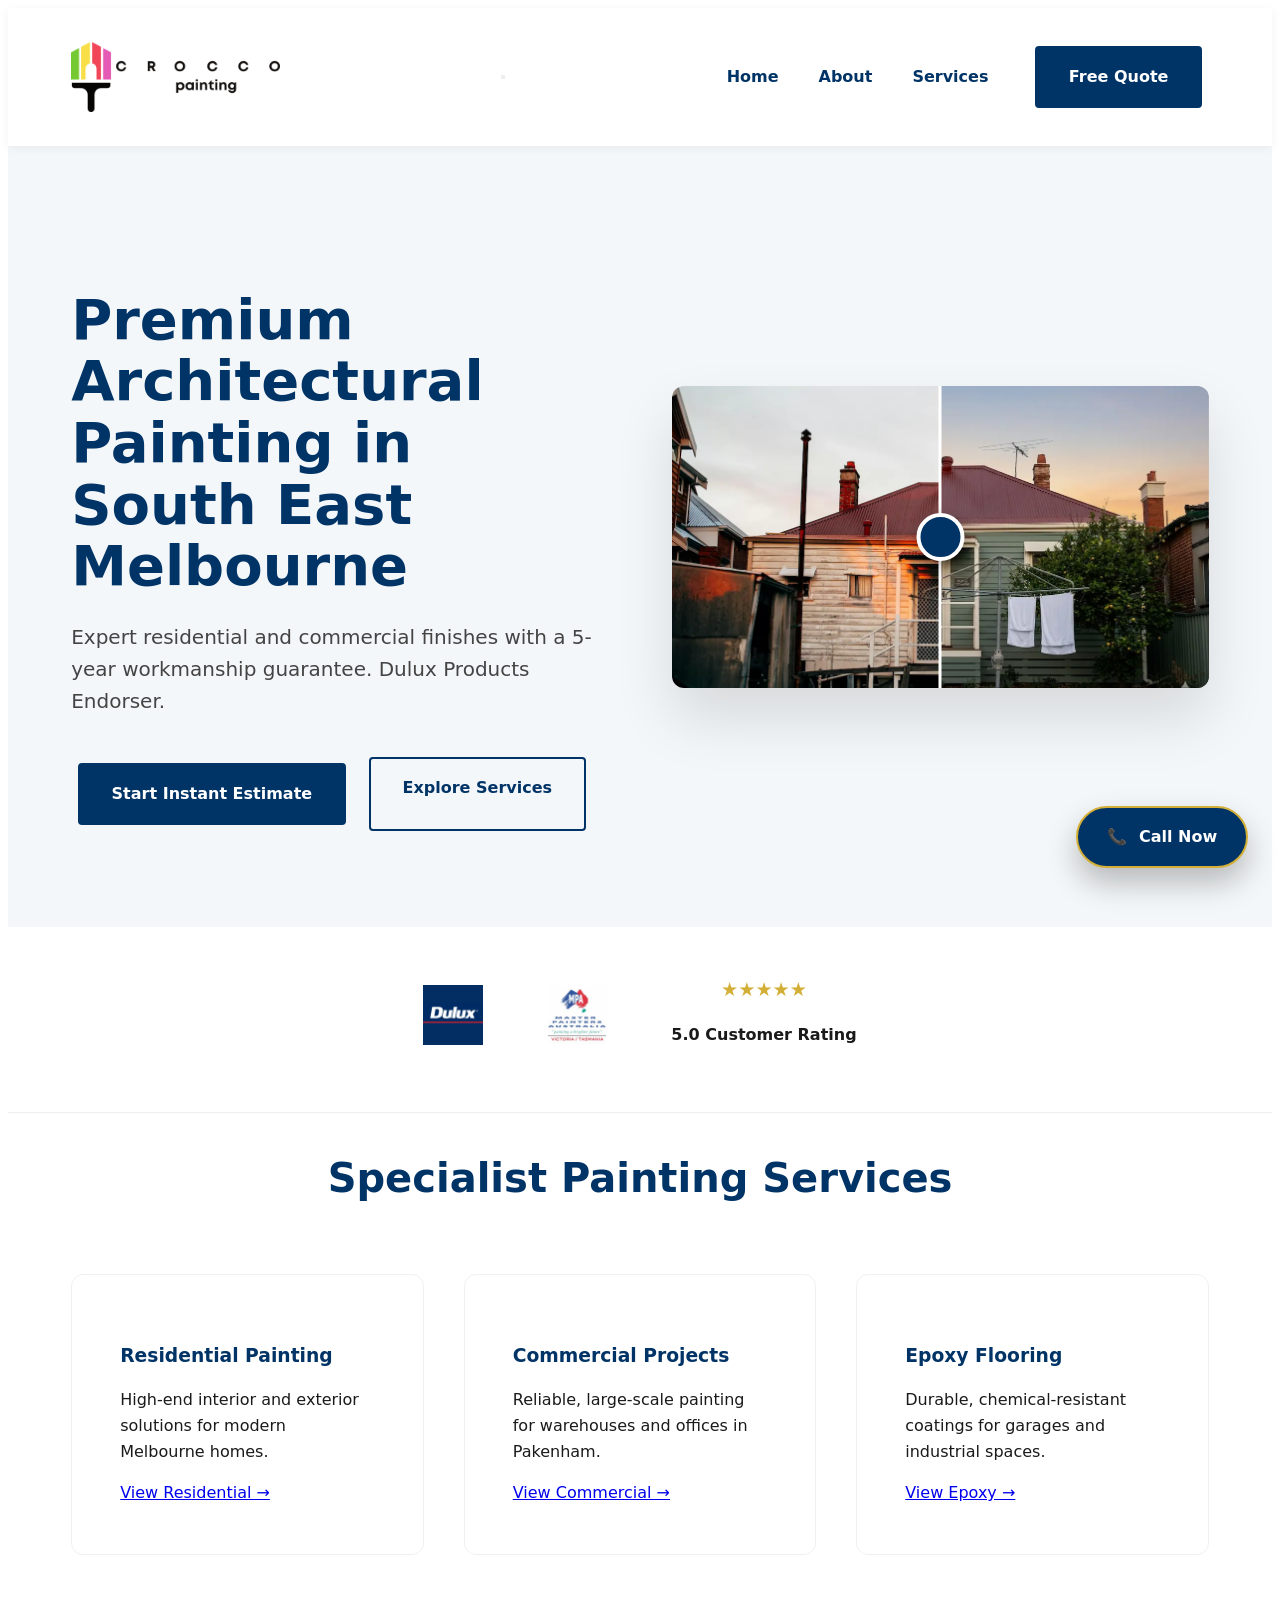
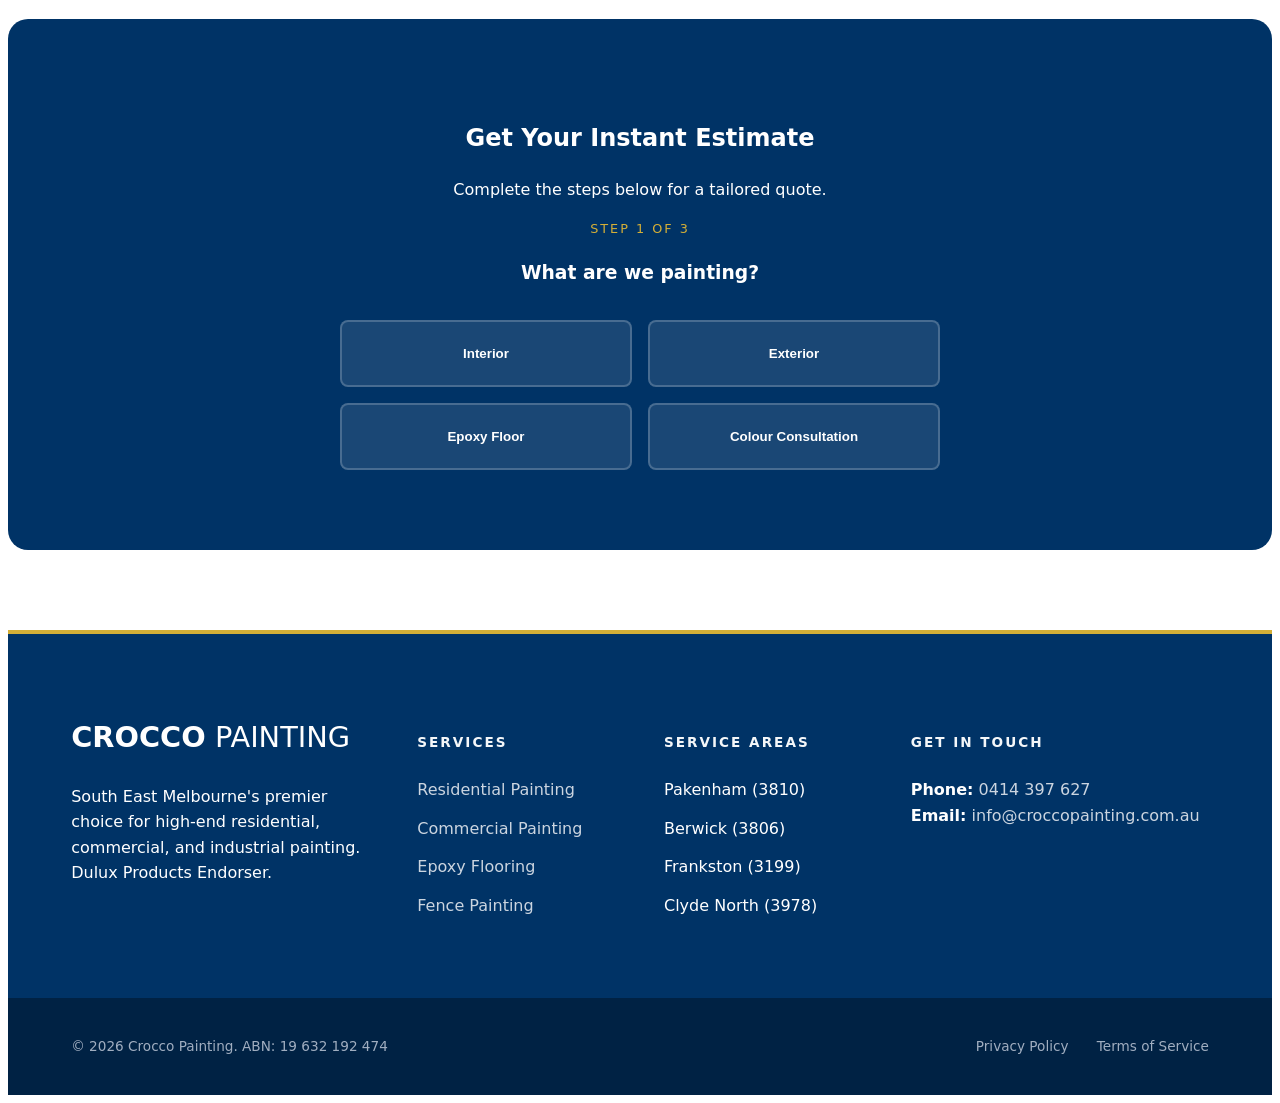
==== index.html @ 8864f842 "Rename Index.html to index.html" ====
<!DOCTYPE html>
<html lang="en-AU">
<head>
    <meta charset="UTF-8">
    <meta name="viewport" content="width=device-width, initial-scale=1.0">
    
    <!-- SEO & Metadata -->
    <title>Painters South East Melbourne | Crocco Painting | Residential & Commercial</title>
    <meta name="description" content="Crocco Painting: Premium residential & commercial painters in South East Melbourne. Dulux Products Endorser, 5-year warranty. Serving Pakenham, Berwick & Frankston.">
    <link rel="canonical" href="https://croccopainting.com.au/">
    
    <!-- Assets -->
    <link rel="icon" type="image/png" sizes="16x15" href="img/Crocco-Painting-FavIcon.png">
    <link rel="stylesheet" href="/css/style.css">
    
    <!-- Local Business Schema -->
    <script type="application/ld+json">
    {
      "@context": "https://schema.org",
      "@type": "PaintingBusiness",
      "name": "Crocco Painting",
      "url": "https://croccopainting.com.au",
      "telephone": "+61414397627",
      "image": "https://croccopainting.com.au/img/Crocco-Painting-Logo.png",
      "address": {
        "@type": "PostalAddress",
        "addressLocality": "Pakenham",
        "addressRegion": "VIC",
        "postalCode": "3810",
        "addressCountry": "AU"
      },
      "areaServed": ["Pakenham", "Berwick", "Frankston", "Clyde North", "Cranbourne"],
      "priceRange": "$$",
      "openingHours": "Mo-Fr 07:00-17:00"
    }
    </script>
</head>
<body>
    <a href="#main-content" class="skip-link">Skip to content</a>

<header role="banner" class="main-header">
    <nav class="container nav-flex" aria-label="Primary Navigation">
        <!-- Logo Link: Adjusted for accessibility and SVG support -->
        <a href="index.html" class="logo-link" aria-label="Crocco Painting Home">
            <img src="/img/Crocco-Painting-Logo.png" 
                 alt="Crocco Painting Logo" 
                 class="header-logo" 
                 loading="eager">
        </a>
        
        <!-- Mobile Menu Toggle: Improved ARIA attributes -->
        <button class="menu-toggle" 
                aria-label="Toggle Menu" 
                aria-expanded="false" 
                aria-controls="nav-menu">
            <span class="hamburger" aria-hidden="true"></span>
        </button>

        <ul class="nav-links" id="nav-menu" role="list">
            <li><a href="Index.html">Home</a></li>
            <li><a href="about.html">About</a></li>
            <li><a href="services.html">Services</a></li>
            <li><a href="#quote-tool" class="btn-primary">Free Quote</a></li>
        </ul>
    </nav>
</header>

    <main id="main-content">
        <!-- Hero Section -->
        <section class="hero" aria-labelledby="hero-title">
            <div class="container hero-grid">
                <div class="hero-text">
                    <h1 id="hero-title">Premium <span class="accent">Architectural</span> Painting in South East Melbourne</h1>
                    <p>Expert residential and commercial finishes with a 5-year workmanship guarantee. Dulux Products Endorser.</p>
                    <div class="cta-group">
                        <a href="#quote-tool" class="btn-primary">Start Instant Estimate</a>
                        <a href="services.html" class="btn-secondary">Explore Services</a>
                    </div>
                </div>
                
                <div class="hero-image">
                    <div class="comparison-slider" role="region" aria-label="Before and after comparison of our painting work">
                        <div class="image-before" aria-hidden="true">
                            <img src="/img/before-exterior.webp" alt="House exterior before painting" loading="eager">
                        </div>
                        <div class="image-after" id="after-image" aria-hidden="true">
                            <img src="/img/after-exterior.webp" alt="House exterior after premium architectural painting" loading="eager">
                        </div>
                        <input type="range" min="0" max="100" value="50" class="slider-input" id="comparison-slider" aria-label="Slide to compare before and after images">
                        <div class="slider-line" aria-hidden="true">
                            <div class="slider-button"></div>
                        </div>
                    </div>
                </div>
            </div>
        </section>

        <!-- Trust Signals -->
        <section class="trust-signals" aria-label="Accreditations and Trust">
            <div class="container badge-grid">
                <div class="badge-item">
                    <img src="/img/Dulux_logo.webp" alt="Dulux Products Endorser" loading="lazy">
                </div>
                <div class="badge-item">
                    <img src="/img/master-painters-australia-vic-tas.webp" alt="Master Painter" loading="lazy">
                </div>
                <div class="badge-item">
                    <div class="stars" aria-hidden="true">★★★★★</div>
                    <p><strong>5.0 Customer Rating</strong></p>
                </div>
            </div>
        </section>

        <!-- Services Preview -->
        <section class="services-preview container">
            <h2 class="section-title">Specialist Painting Services</h2>
            <div class="card-grid">
                <article class="card">
                    <h3>Residential Painting</h3>
                    <p>High-end interior and exterior solutions for modern Melbourne homes.</p>
                    <a href="services.html#residential" class="card-link" aria-label="View Residential Painting Services">View Residential &rarr;</a>
                </article>
                <article class="card">
                    <h3>Commercial Projects</h3>
                    <p>Reliable, large-scale painting for warehouses and offices in Pakenham.</p>
                    <a href="services.html#commercial" class="card-link" aria-label="View Commercial Painting Services">View Commercial &rarr;</a>
                </article>
                <article class="card">
                    <h3>Epoxy Flooring</h3>
                    <p>Durable, chemical-resistant coatings for garages and industrial spaces.</p>
                    <a href="services.html#epoxy" class="card-link" aria-label="View Epoxy Flooring Services">View Epoxy &rarr;</a>
                </article>
            </div>
        </section>

        <!-- Multi-Step Quote Tool: Fixed Nesting & Form Structure -->
<section id="quote-tool" class="quote-tool">
    <div class="container form-container">
        <div id="quote-header">
            <h2>Get Your Instant Estimate</h2>
            <p>Complete the steps below for a tailored quote.</p>
        </div>

        <!-- Success Message (Hidden by default) -->
        <div id="form-success" style="display:none;" aria-live="assertive">
            <div class="success-icon">✅</div>
            <h3>Request Received!</h3>
            <p>Thanks for reaching out. One of our team members will contact you shortly to finalise your estimate.</p>
            <button class="btn-primary" onclick="location.reload()">Start New Estimate</button>
        </div>

        <form action="https://formspree.io/f/xqenwegq" method="POST" id="quote-form">
            <!-- Honeypot: Anti-Spam (Hidden from users) -->
            <label class="sr-only" style="display:none;">Don't fill this out if you're human: 
                <input name="_gotcha" style="display:none;">
            </label>

            <div id="form-steps">
                <!-- Step 1: Service Type -->
                <div class="step active" data-step="1" id="step-1">
                    <p class="step-counter">Step 1 of 3</p>
                    <h3>What are we painting?</h3>
                    <div class="option-grid">
                        <input type="hidden" name="Service" id="selected-service">
                        <button type="button" class="option-btn" onclick="nextQuoteStep('Interior')">Interior</button>
                        <button type="button" class="option-btn" onclick="nextQuoteStep('Exterior')">Exterior</button>
                        <button type="button" class="option-btn" onclick="nextQuoteStep('Epoxy')">Epoxy Floor</button>
                        <button type="button" class="option-btn" onclick="nextQuoteStep('Consult')">Colour Consultation</button>
                    </div>
                </div>

                <!-- Step 2: Details (Hidden) -->
                <div class="step" data-step="2" id="step-2" style="display:none;">
                    <p class="step-counter">Step 2 of 3</p>
                    <h3>Project Details</h3>
                    <div class="input-group">
                        <textarea name="Details" placeholder="Tell us about the project (e.g., number of rooms, approximate size)..." required aria-label="Project details"></textarea>
                    </div>
                    <button type="button" class="btn-primary" onclick="goToStep(3)">Next: Contact Info</button>
                </div>

                <!-- Step 3: Contact (Hidden) -->
                <div class="step" data-step="3" id="step-3" style="display:none;">
                    <p class="step-counter">Step 3 of 3</p>
                    <h3>Final Details</h3>
                    <div class="input-group">
                        <input type="text" name="Name" placeholder="Your Name" required aria-label="Full name">
                        <input type="email" name="Email" placeholder="Email Address" required aria-label="Email address">
                        <input type="tel" name="Phone" placeholder="Phone Number" required aria-label="Phone number">
                    </div>
                    <button type="submit" class="btn-primary" id="submit-btn">Submit Request</button>
                </div>
            </div>
        </form>
    </div>
</section>
    </main>

    <!-- Global Sticky CTA -->
    <a href="tel:+61414397627" class="sticky-call" aria-label="Call Crocco Painting on 0414 397 627">
        <span class="icon" aria-hidden="true">📞</span>
        <span class="text">Call Now</span>
    </a>

    <footer class="main-footer" role="contentinfo">
        <div class="container footer-grid">
            <div class="footer-column brand-info">
                <a href="index.html" class="footer-logo">
                    <strong>CROCCO</strong> PAINTING
                </a>
                <p class="footer-bio">South East Melbourne's premier choice for high-end residential, commercial, and industrial painting. Dulux Products Endorser.</p>
                <div class="footer-socials">
                    <!-- Social icons here as before -->
                </div>
            </div>

            <div class="footer-column">
                <h4 class="footer-heading">Services</h4>
                <ul class="footer-links">
                    <li><a href="services.html#residential">Residential Painting</a></li>
                    <li><a href="services.html#commercial">Commercial Painting</a></li>
                    <li><a href="services.html#epoxy">Epoxy Flooring</a></li>
                    <li><a href="services.html#fence">Fence Painting</a></li>
                </ul>
            </div>

            <div class="footer-column">
                <h4 class="footer-heading">Service Areas</h4>
                <ul class="footer-links">
                    <li>Pakenham (3810)</li>
                    <li>Berwick (3806)</li>
                    <li>Frankston (3199)</li>
                    <li>Clyde North (3978)</li>
                </ul>
            </div>

            <div class="footer-column">
                <h4 class="footer-heading">Get In Touch</h4>
                <ul class="footer-contact">
                    <li><strong>Phone:</strong> <a href="tel:+61414397627">0414 397 627</a></li>
                    <li><strong>Email:</strong> <a href="mailto:info@croccopainting.com.au">info@croccopainting.com.au</a></li>
                </ul>
            </div>
        </div>
        <div class="footer-bottom">
            <div class="container bottom-flex">
                <p>&copy; 2026 Crocco Painting. ABN: 19 632 192 474</p>
                <nav class="legal-links" aria-label="Legal Links">
                    <a href="#">Privacy Policy</a>
                    <a href="#">Terms of Service</a>
                </nav>
            </div>
        </div>
    </footer>

    <script src="/js/main.js"></script>
</body>
</html>
---- css/style.css ----
/* 
    CROCCO PAINTING - CONSOLIDATED STYLESHEET
    Strategy: Premium Architectural Aesthetic
    Accessibility: WCAG 2.1 AA Compliant
*/

:root {
    --primary: #003366;    /* Original Navy */
    --accent: #D4AF37;     /* Gold/Premium accent */
    --text: #1a1a1a;
    --light-grey: #f4f7f9;
    --white: #ffffff;
    --transition: all 0.3s cubic-bezier(0.4, 0, 0.2, 1);
    --shadow: 0 10px 30px rgba(0,0,0,0.08);
}

/* 1. RESET & BASE */
* { box-sizing: border-box; margin: top 5px; padding: 0; }
html { scroll-behavior: smooth; }

body {
    font-family: 'Segoe UI', Roboto, system-ui, sans-serif;
    line-height: 1.6;
    color: var(--text);
    background: var(--white);
    overflow-x: hidden;
}

.container { 
    width: 90%; 
    max-width: 1200px; 
    margin: 0 auto; 
}

/* 2. ACCESSIBILITY */
.sr-only {
    position: absolute; width: 1px; height: 1px; padding: 0; margin: -1px;
    overflow: hidden; clip: rect(0, 0, 0, 0); border: 0;
}

.skip-link {
    position: absolute; top: -60px; left: 0;
    background: var(--accent); color: var(--primary);
    padding: 1rem; z-index: 1000; text-decoration: none; font-weight: bold;
}
.skip-link:focus { top: 0; }

/* 3. NAVIGATION */
.main-header {
    padding: 1rem 0;
    background: var(--white);
    box-shadow: 0 2px 10px rgba(0,0,0,0.05);
    position: sticky; top: 0; z-index: 1000;
}

.nav-flex {
    display: flex;
    justify-content: space-between;
    align-items: center;
    position: relative;
}

.header-logo {
    height: 70px;
    width: auto;
    display: block;
    object-fit: contain;
}

.nav-links {
    display: flex;
    list-style: none;
    gap: 2.5rem;
    align-items: center;
}

.nav-links a { 
    text-decoration: none; 
    color: var(--primary); 
    font-weight: 600;
    transition: var(--transition);
}

.nav-links a:hover { color: var(--accent); }

.btn-primary {
    background: var(--primary);
    color: var(--white) !important;
    padding: 0.8rem 1.8rem;
    margin: .4rem;
    border-radius: 4px;
    border: none;
    font-weight: 600;
    cursor: pointer;
    transition: var(--transition);
    display: inline-block;
    text-decoration: none;
}

.btn-primary:hover { 
    background: var(--accent); 
    color: var(--primary) !important; 
    transform: translateY(-2px);
}


/* 4. HERO SECTION */
.hero { padding: 6rem 0; background: var(--light-grey); }

.hero-grid {
    display: grid;
    grid-template-columns: 1fr 1fr;
    gap: 4rem;
    align-items: center;
}

h1 { font-size: 3.5rem; line-height: 1.1; margin-bottom: 1.5rem; color: var(--primary); }
.hero p { font-size: 1.25rem; margin-bottom: 2.5rem; color: #444; }

.cta-group { display: flex; gap: 1rem; flex-wrap: wrap; }

/* Buttons */
.btn-primary, .btn-secondary {
    padding: 1rem 2rem;
    border-radius: 4px;
    font-weight: 700;
    text-decoration: none;
    transition: var(--transition);
    display: inline-block;
    border: 2px solid var(--primary);
    cursor: pointer;
}

.btn-primary { background: var(--primary); color: var(--white); }
.btn-primary:hover { background: var(--accent); border-color: var(--accent); color: var(--primary); transform: translateY(-2px); }

.btn-secondary { background: transparent; color: var(--primary); }
.btn-secondary:hover { background: var(--primary); color: var(--white); }

/* 5. COMPARISON SLIDER */
.comparison-slider {
    position: relative; 
    width: 100%; 
    aspect-ratio: 16 / 9;
    overflow: hidden; 
    border-radius: 12px;
    box-shadow: 0 30px 60px rgba(0,0,0,0.12);
}

.comparison-slider img { 
    position: absolute; 
    width: 100%; 
    height: 100%; 
    object-fit: cover; }

.image-after { 
    position: absolute; 
    inset: 0; 
    clip-path: inset(0 0 0 50%); }

.slider-input {
    position: absolute; 
    inset: 0; 
    opacity: 0;
    cursor: ew-resize; 
    z-index: 10;
}

.slider-line {
    position: absolute; 
    top: 0; bottom: 0; left: 50%;
    width: 3px; 
    background: var(--white);
    pointer-events: none;
    z-index: 5; 
    transform: translateX(-50%);
}

.slider-button {
    position: absolute;
    top: 50%; left: 50%;
    width: 48px; height: 48px;
    background: var(--primary);
    border: 4px solid var(--white);
    border-radius: 50%;
    transform: translate(-50%, -50%);
    box-shadow: 0 4px 15px rgba(0,0,0,0.3);
}

/* 6a. CARDS & GRID */
.section-title { text-align: center; margin-bottom: 3rem; font-size: 2.5rem; color: var(--primary); }

.card-grid {
    display: grid;
    grid-template-columns: repeat(auto-fit, minmax(320px, 1fr));
    gap: 2.5rem;
    margin: 4rem 0;
}

.card {
    padding: 3rem;
    background: var(--white);
    border: 1px solid #f0f0f0;
    border-radius: 12px;
    transition: var(--transition);
}

.card:hover { 
    transform: translateY(-10px); 
    box-shadow: var(--shadow); 
    border-color: var(--accent);
}

.card h3 { color: var(--primary); margin-bottom: 1rem; }

/* 6b. TRUST SIGNALS */
.trust-signals { padding: 3rem 0; background: var(--white); border-bottom: 1px solid #eee; }

.badge-grid {
    display: flex; justify-content: center; align-items: center; gap: 4rem;
}

.badge-item { display: flex; flex-direction: column; align-items: center; text-align: center; }
.badge-item img { height: 60px; width: auto; margin-bottom: 0.5rem; }
.stars { color: var(--accent); font-size: 1.2rem; }

/* 7. QUOTE TOOL & FORM */
.quote-tool { 
    background: var(--primary); color: var(--white); 
    padding: 5rem 0; border-radius: 20px; margin: 4rem auto;
}

.form-container { max-width: 600px; margin: 0 auto; text-align: center; }

.option-grid { display: grid; grid-template-columns: 1fr 1fr; gap: 1rem; margin-top: 2rem; }

.option-btn {
    padding: 1.5rem; background: rgba(255,255,255,0.1);
    border: 2px solid rgba(255,255,255,0.2); color: var(--white);
    border-radius: 8px; cursor: pointer; font-weight: 600; transition: var(--transition);
}
.option-btn:hover { background: var(--accent); color: var(--primary); border-color: var(--accent); }

.input-group input, .input-group textarea {
    width: 100%; padding: 1.2rem; margin-bottom: 1rem;
    border-radius: 8px; border: none; font-size: 1rem; font-family: inherit;
}

.step-counter { text-transform: uppercase; font-size: 0.8rem; letter-spacing: 2px; color: var(--accent); margin-bottom: 0.5rem; }

#form-success { text-align: center; padding: 3rem 1rem; }
.success-icon { font-size: 4rem; margin-bottom: 1rem; color: var(--accent); }

/* 8. FOOTER */
.main-footer {
    background: var(--primary); color: var(--white);
    padding: 5rem 0 0 0; margin-top: 5rem;
    border-top: 4px solid var(--accent);
}

.footer-grid { display: grid; grid-template-columns: 1.5fr 1fr 1fr 1.5fr; gap: 3rem; padding-bottom: 4rem; }
.footer-logo { font-size: 1.8rem; color: var(--white); text-decoration: none; display: block; margin-bottom: 1.5rem;}

.footer-heading {
    color: var(--light-grey); text-transform: uppercase;
    font-size: 0.85rem; letter-spacing: 2px; margin-bottom: 1.5rem;
}

.footer-links { list-style: none; }
.footer-contact { list-style: none; }
.footer-links li { margin-bottom: 0.8rem; }
.footer-links a { color: #cbd5e0; text-decoration: none; transition: var(--transition); }
.footer-contact a { color: #cbd5e0; text-decoration: none; transition: var(--transition); }
.footer-links a:hover { color: var(--accent); padding-left: 5px; }

.footer-bottom { background: #002244; padding: 1.5rem 0; font-size: 0.85rem; color: #a0aec0; }
.bottom-flex { display: flex; justify-content: space-between; align-items: center; }
.legal-links a { color: #a0aec0; margin-left: 1.5rem; text-decoration: none; }

/* 9. STICKY CALL BUTTON */
.sticky-call {
    position: fixed; bottom: 2rem; right: 2rem;
    background: var(--primary); color: var(--white);
    padding: 1rem 1.8rem; border-radius: 50px;
    display: flex; align-items: center; gap: 12px;
    text-decoration: none; box-shadow: 0 15px 30px rgba(0,0,0,0.25);
    z-index: 999; font-weight: bold; border: 2px solid var(--accent);
}

/* 10. RESPONSIVE DESIGN */
@media (max-width: 992px) {
    .footer-grid { grid-template-columns: 1fr 1fr; }
}

@media (max-width: 768px) {
    .menu-toggle{display: block;}
    .menu-toggle.active .hamburger {
        background: transparent; /* Hide middle bar */
    }

    .menu-toggle.active .hamburger::before {
        transform: rotate(45deg);
        top: 0;
    }

    .menu-toggle.active .hamburger::after {
        transform: rotate(-45deg);
        bottom: 0;
    }
    h1 { font-size: 2.5rem; }
    
    .nav-flex { position: relative; }
    .header-logo { height: 50px; }
    
    .hero-grid { grid-template-columns: 1fr; text-align: center; }
    .cta-group { justify-content: center; flex-direction: column; }
    
    .badge-grid { flex-direction: column; gap: 2.5rem; }
    
    .nav-links {
        display: flex !important;
        flex-direction: column; 
        position: fixed; 
        top: 0; 
        right: -100%;
        width: 80%; 
        height: 100vh; 
        background: var(--white);
        padding: 80px 2rem; 
        transition: right 0.4s ease;
        z-index: 999; 
        box-shadow: -10px 0 30px rgba(0,0,0,0.1);
    }
    .nav-links.active { right: 0; display: flex; }
    
    .option-grid { grid-template-columns: 1fr; }
    
    .footer-grid { grid-template-columns: 1fr; text-align: center; }
    .bottom-flex { flex-direction: column; gap: 1rem; }
    
    .sticky-call { bottom: 1rem; right: 1rem; padding: 0.8rem 1.2rem; font-size: 0.9rem; }
   
    .menu-toggle {
    display: block;
    background: transparent;
    border: none;
    cursor: pointer;
    padding: 10px;
    z-index: 1001;
    position: relative;
    }
    .comparison-slider {
        position:relative;
        aspect-ratio: 4 / 3; /* Taller ratio for mobile so images aren't squashed */
        width: 100%;
        overflow: hidden;
        max-width: 500px; /* Prevents it from getting too massive on larger tablets */
        margin: 2rem auto; /* Centers the slider and adds spacing from buttons */
    }
    
    .comparison-slider .image-before,
    .comparison-slider .image-after {
        position: absolute; /* Pulls them out of the document flow */
        top: 0;
        left: 0;
        width: 100%;
        height: 100%;
    }

    .comparison-slider img {
        width: 100%;
        height: 100%;
        object-fit: cover; /* Ensures the house fills the frame without gaps */
        display: block;
    }

    .image-after {
        /* Ensure the clip-path stays responsive */
        position: absolute;
        top: 0;
        left:0;
        width: 100;
        height: 100;
        z-index: 2;
        clip-path: inset(0 0 0 50%); 
    }

.hamburger {
    display: block;
    width: 25px;
    height: 3px;
    background: var(--primary); /* Navy bars */
    position: relative;
    transition: var(--transition);
}

.hamburger::before,
.hamburger::after {
    content: '';
    position: absolute;
    width: 25px;
    height: 3px;
    background: var(--primary);
    left: 0;
    transition: var(--transition);
}

.hamburger::before { top: -8px; }
.hamburger::after { bottom: -8px; }

/* Desktop state - hide the button */
@media (min-width: 769px) {
    .menu-toggle {
        display: none !important;
    }
}
.certs-flex {
        flex-direction: column; /* Stacks them vertically */
        align-items: stretch;    /* Makes them all equal width */
        gap: 12px;               /* Adds the missing vertical gap */
        padding: 0 10%;          /* Optional: adds some side breathing room */
    }
    .cert-badge {
        width: 100%;             /* Ensures they span the container width */
        justify-content: flex-start;
        padding: 1rem;           /* Slightly larger touch target for mobile */
    }
}
/* Premium Team Gallery Look */
.team-grid {
    display: grid;
    grid-template-columns: repeat(auto-fit, minmax(300px, 1fr));
    gap: 3rem;
    margin: 4rem 0;
}

.team-card {
    position: relative;
    border-radius: 4px; /* Matching the button border-radius */
    overflow: hidden;
    background: var(--primary);
    transition: var(--transition);
}

.team-image {
    width: 100%;
    aspect-ratio: 4 / 5; /* Slightly taller for a more professional portrait feel */
    object-fit: cover;
    display: block;
    filter: grayscale(20%); /* Subtle professional desaturation */
    transition: var(--transition);
}

.team-card:hover .team-image {
    filter: grayscale(0%);
    transform: scale(1.05);
    opacity: 0.7; /* Reveals the navy background slightly */
}

.team-info {
    position: absolute;
    bottom: 0;
    left: 0;
    right: 0;
    padding: 2rem 1.5rem;
    background: linear-gradient(transparent, rgba(0, 51, 102, 0.95)); /* Fades into navy */
    color: var(--white);
    transform: translateY(20px);
    transition: var(--transition);
}

.team-card:hover .team-info {
    transform: translateY(0);
}

.team-info h3 {
    color: var(--white); /* White for better contrast on navy */
    font-size: 1.4rem;
    margin-bottom: 0.2rem;
}

.team-info p {
    color: var(--accent); /* Gold accent for the title */
    font-size: 0.85rem;
    letter-spacing: 2px;
    text-transform: uppercase;
    font-weight: 700;
}

/* Certifications with Gold Accents */
.cert-badge {
    background: var(--white);
    padding: 0.7rem 1.2rem;
    border-radius: 4px; /* Sharp corners for architectural feel */
    border: 1px solid #ddd;
    border-left: 4px solid var(--accent); /* Gold indicator */
    transition: var(--transition);
}
.certs-flex {
    display: flex;
    flex-wrap: wrap;       /* Crucial: allows badges to move to next line */
    justify-content: center;
    gap: 1.5rem;
    margin-top: 1.5rem;
}

.cert-badge:hover {
    border-color: var(--accent);
    box-shadow: var(--shadow);
}

/*Carousel*/
/* 12. SERVICES GALLERY - FADE TRANSITION */
.gallery-carousel-wrapper {
    position: relative;
    width: 100%;
    max-width: 1000px; /* Constrains the width for a premium feel */
    height: 500px;     /* Fixed height constraint */
    margin: 2rem auto;
    border-radius: 12px;
    overflow: hidden;
    background: #000;  /* Prevents white flashes during fade */
    box-shadow: var(--shadow);
}

.carousel-cell {
    position: absolute;
    top: 0;
    left: 0;
    width: 100%;
    height: 100%;
    opacity: 0;        /* Hidden by default */
    transition: opacity 1.2s ease-in-out; /* Smooth fade speed */
    z-index: 1;
}

.carousel-cell.is-selected {
    opacity: 1;        /* Visible state */
    z-index: 2;
}

.carousel-cell img {
    width: 100%;
    height: 100%;
    object-fit: cover; /* Ensures images fill the fixed box without stretching */
}

/* Overlay Styling */
.project-overlay {
    position: absolute;
    bottom: 30px;
    left: 30px;
    background: rgba(0, 51, 102, 0.85); /* Navy with slight transparency */
    color: var(--white);
    padding: 1rem 2rem;
    border-left: 5px solid var(--accent);
    z-index: 3;
    transform: translateY(20px);
    transition: all 0.5s ease 0.3s; /* Slight delay for text appearance */
    opacity: 0;
}

.carousel-cell.is-selected .project-overlay {
    opacity: 1;
    transform: translateY(0);
}

/* Mobile Constraints */
@media (max-width: 768px) {
    .gallery-carousel-wrapper {
        height: 350px; /* Shorter fixed height for mobile */
        width: 95%;
    }
    
    .project-overlay {
        bottom: 15px;
        left: 15px;
        padding: 0.6rem 1rem;
        font-size: 0.9rem;
    }
}
/* CAROUSEL NAVIGATION BUTTONS */
.carousel-nav {
    position: absolute;
    top: 50%;
    transform: translateY(-50%);
    background: rgba(0, 51, 102, 0.7); /* Navy with transparency */
    border: 1px solid var(--accent);
    color: var(--white);
    width: 45px;
    height: 45px;
    border-radius: 50%;
    cursor: pointer;
    z-index: 10;
    display: flex;
    align-items: center;
    justify-content: center;
    transition: var(--transition);
}

.carousel-nav svg {
    width: 24px;
    height: 24px;
    fill: currentColor;
}

.carousel-nav:hover {
    background: var(--accent);
    color: var(--primary);
    box-shadow: 0 0 15px rgba(212, 175, 55, 0.4);
}

.carousel-nav.prev { left: 20px; }
.carousel-nav.next { right: 20px; }

/* Hide arrows on very small screens to keep it clean */
@media (max-width: 480px) {
    .carousel-nav { width: 35px; height: 350px; opacity: 0.8; }
}
@media (max-width: 480px) {
    /* Changed height from 350px to 35px to match width */
    .carousel-nav { 
        width: 35px; 
        height: 35px; 
        opacity: 0.9; 
    }
    
    /* Adjust arrow size slightly for smaller buttons */
    .carousel-nav svg {
        width: 18px;
        height: 18px;
    }

    .carousel-nav.prev { left: 10px; }
    .carousel-nav.next { right: 10px; }
}
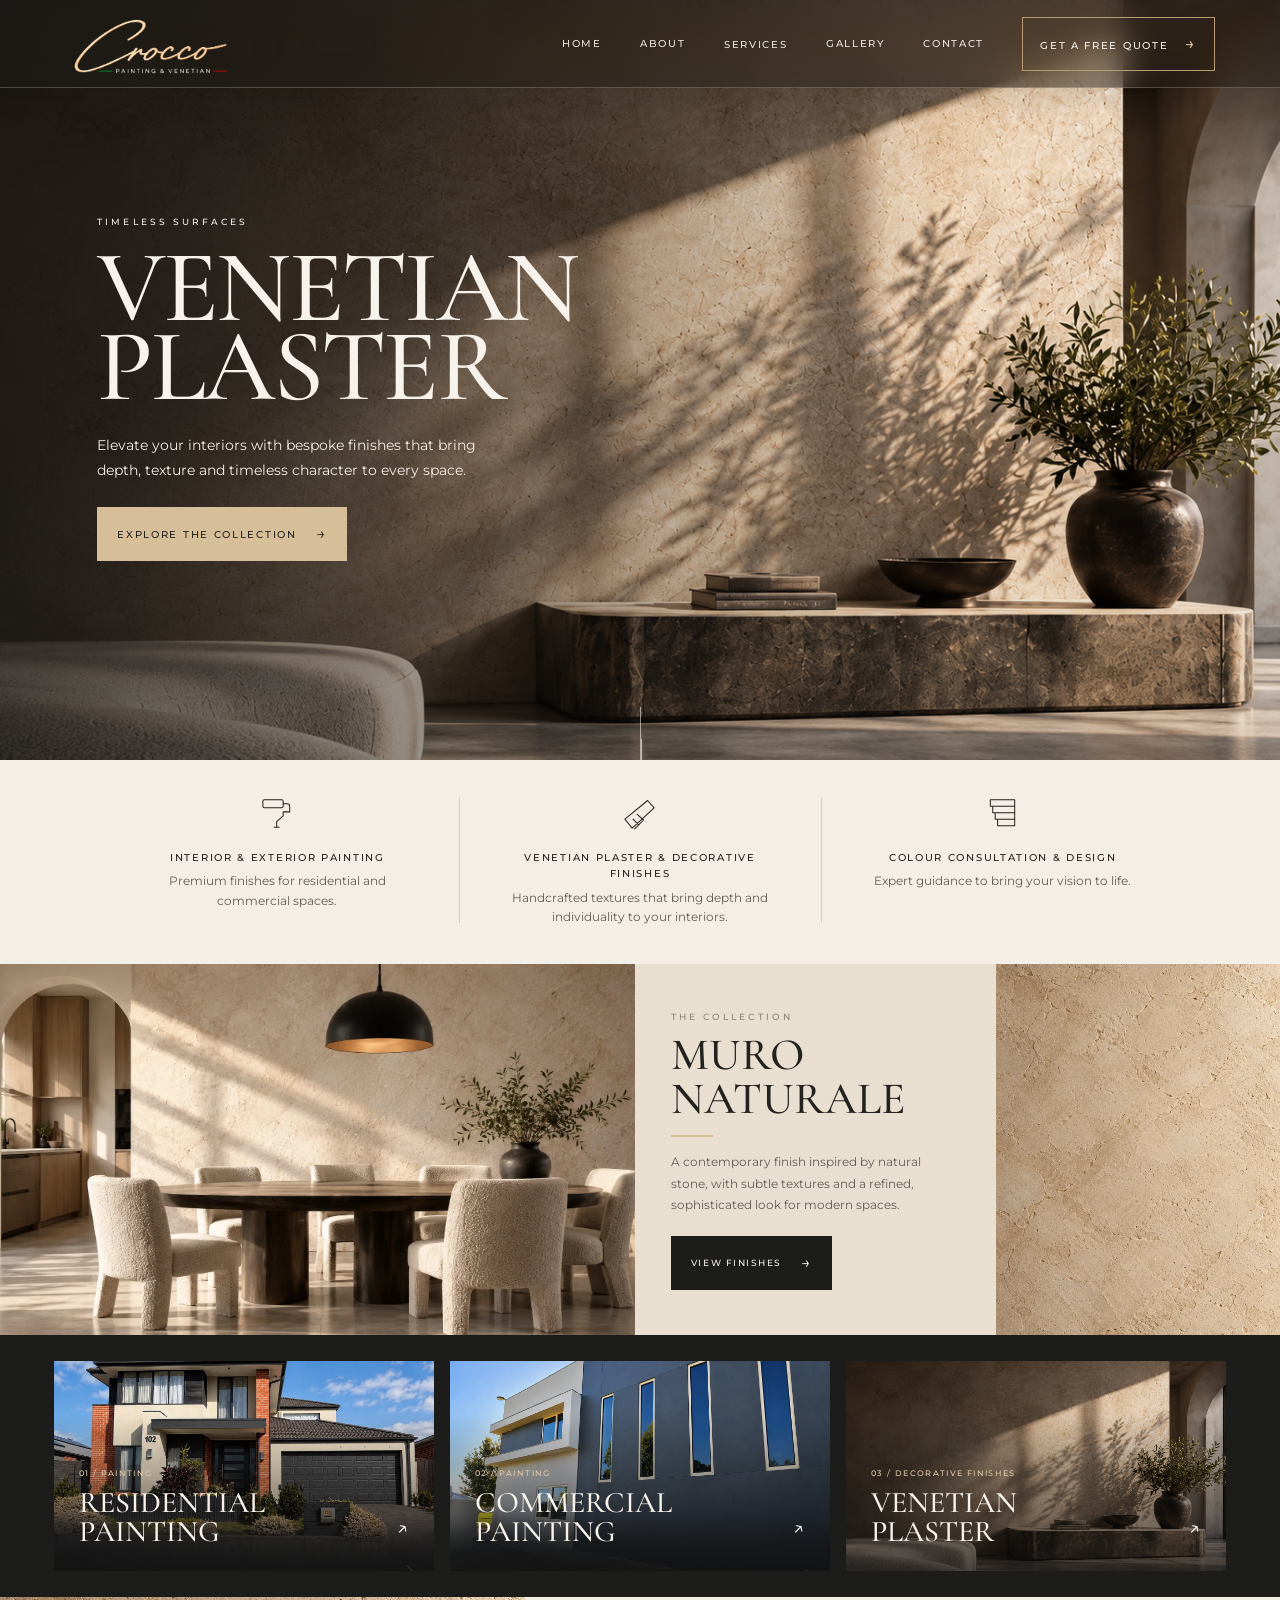
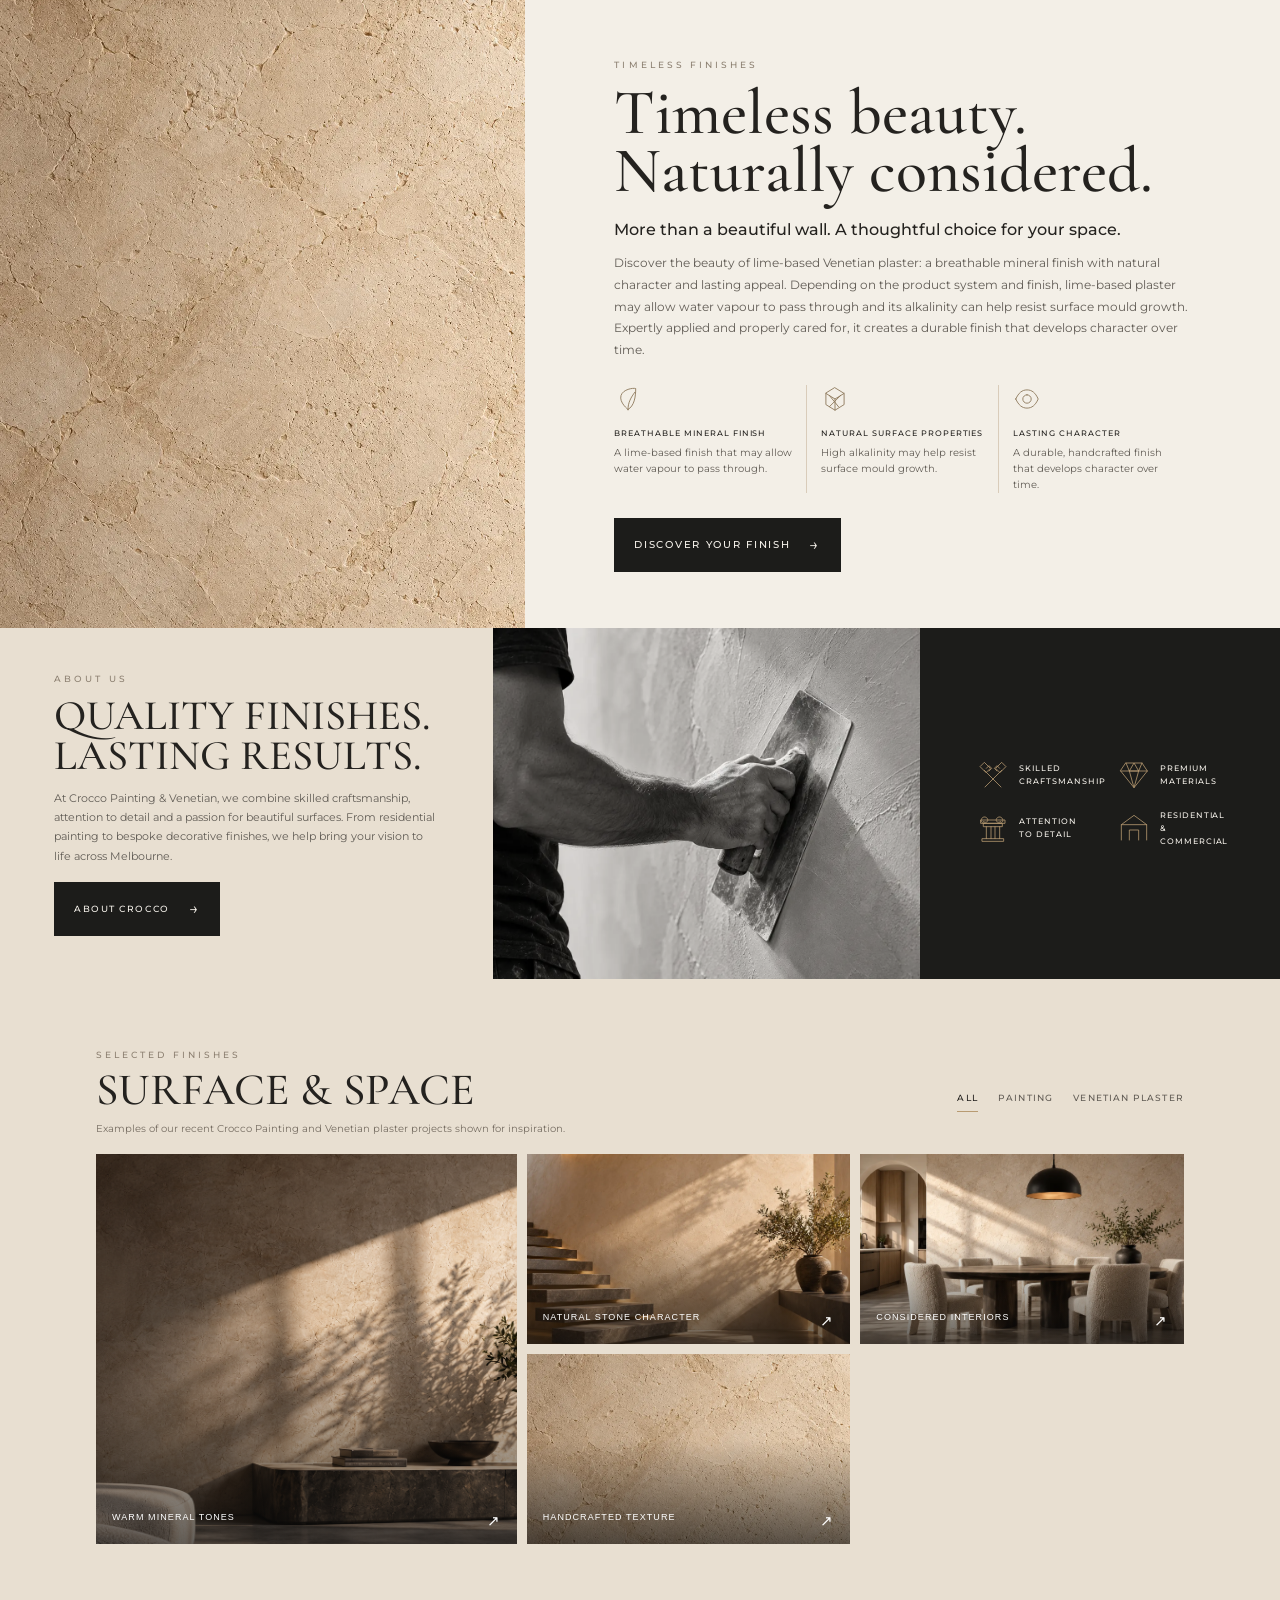
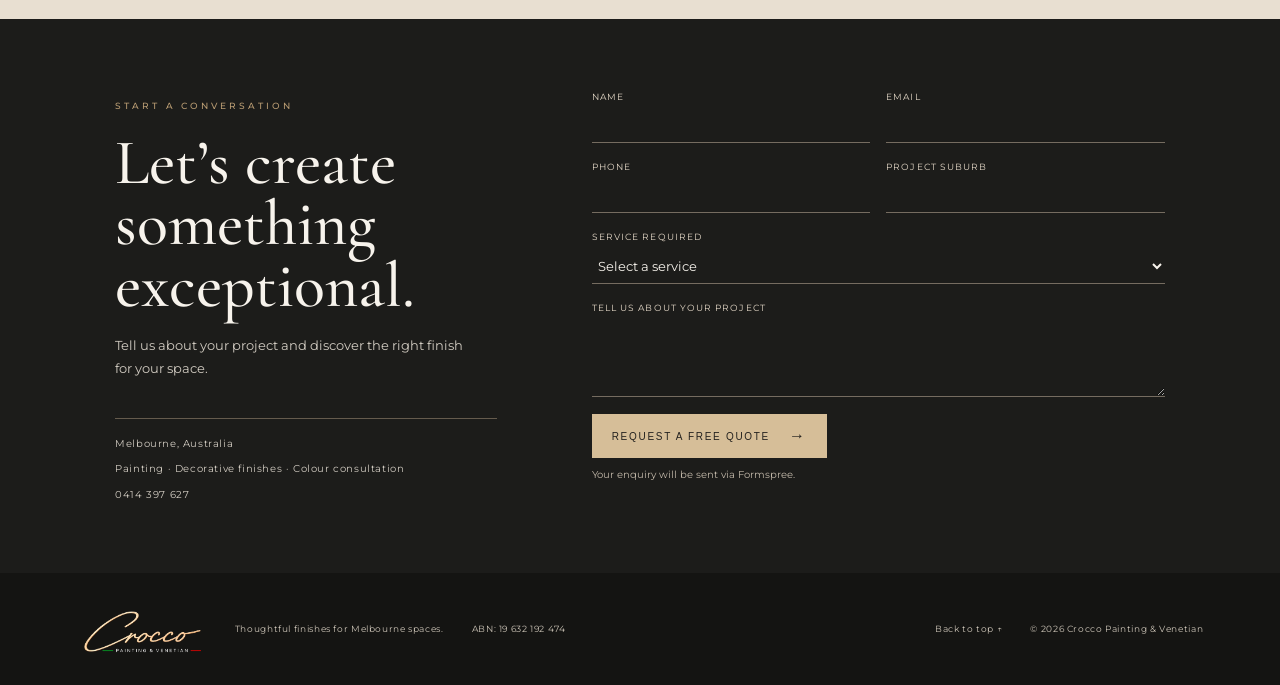
==== commit cb7b7df8: "Add files via upload" ====
--- a/index.html
+++ b/index.html
@@ -1,258 +1,505 @@
-<!DOCTYPE html>
-<html lang="en-AU">
-<head>
-    <meta charset="UTF-8">
-    <meta name="viewport" content="width=device-width, initial-scale=1.0">
-    
-    <!-- SEO & Metadata -->
-    <title>Painters South East Melbourne | Crocco Painting | Residential & Commercial</title>
-    <meta name="description" content="Crocco Painting: Premium residential & commercial painters in South East Melbourne. Dulux Products Endorser, 5-year warranty. Serving Pakenham, Berwick & Frankston.">
-    <link rel="canonical" href="https://croccopainting.com.au/">
-    
-    <!-- Assets -->
-    <link rel="icon" type="image/png" sizes="16x15" href="img/Crocco-Painting-FavIcon.png">
-    <link rel="stylesheet" href="/css/style.css">
-    
-    <!-- Local Business Schema -->
-    <script type="application/ld+json">
-    {
-      "@context": "https://schema.org",
-      "@type": "PaintingBusiness",
-      "name": "Crocco Painting",
-      "url": "https://croccopainting.com.au",
-      "telephone": "+61414397627",
-      "image": "https://croccopainting.com.au/img/Crocco-Painting-Logo.png",
-      "address": {
-        "@type": "PostalAddress",
-        "addressLocality": "Pakenham",
-        "addressRegion": "VIC",
-        "postalCode": "3810",
-        "addressCountry": "AU"
-      },
-      "areaServed": ["Pakenham", "Berwick", "Frankston", "Clyde North", "Cranbourne"],
-      "priceRange": "$$",
-      "openingHours": "Mo-Fr 07:00-17:00"
-    }
-    </script>
-</head>
-<body>
-    <a href="#main-content" class="skip-link">Skip to content</a>
-
-<header role="banner" class="main-header">
-    <nav class="container nav-flex" aria-label="Primary Navigation">
-        <!-- Logo Link: Adjusted for accessibility and SVG support -->
-        <a href="index.html" class="logo-link" aria-label="Crocco Painting Home">
-            <img src="/img/Crocco-Painting-Logo.png" 
-                 alt="Crocco Painting Logo" 
-                 class="header-logo" 
-                 loading="eager">
-        </a>
-        
-        <!-- Mobile Menu Toggle: Improved ARIA attributes -->
-        <button class="menu-toggle" 
-                aria-label="Toggle Menu" 
-                aria-expanded="false" 
-                aria-controls="nav-menu">
-            <span class="hamburger" aria-hidden="true"></span>
-        </button>
-
-        <ul class="nav-links" id="nav-menu" role="list">
-            <li><a href="Index.html">Home</a></li>
-            <li><a href="about.html">About</a></li>
-            <li><a href="services.html">Services</a></li>
-            <li><a href="#quote-tool" class="btn-primary">Free Quote</a></li>
-        </ul>
-    </nav>
-</header>
-
-    <main id="main-content">
-        <!-- Hero Section -->
-        <section class="hero" aria-labelledby="hero-title">
-            <div class="container hero-grid">
-                <div class="hero-text">
-                    <h1 id="hero-title">Premium <span class="accent">Architectural</span> Painting in South East Melbourne</h1>
-                    <p>Expert residential and commercial finishes with a 5-year workmanship guarantee. Dulux Products Endorser.</p>
-                    <div class="cta-group">
-                        <a href="#quote-tool" class="btn-primary">Start Instant Estimate</a>
-                        <a href="services.html" class="btn-secondary">Explore Services</a>
-                    </div>
-                </div>
-                
-                <div class="hero-image">
-                    <div class="comparison-slider" role="region" aria-label="Before and after comparison of our painting work">
-                        <div class="image-before" aria-hidden="true">
-                            <img src="/img/before-exterior.webp" alt="House exterior before painting" loading="eager">
-                        </div>
-                        <div class="image-after" id="after-image" aria-hidden="true">
-                            <img src="/img/after-exterior.webp" alt="House exterior after premium architectural painting" loading="eager">
-                        </div>
-                        <input type="range" min="0" max="100" value="50" class="slider-input" id="comparison-slider" aria-label="Slide to compare before and after images">
-                        <div class="slider-line" aria-hidden="true">
-                            <div class="slider-button"></div>
-                        </div>
-                    </div>
-                </div>
-            </div>
-        </section>
-
-        <!-- Trust Signals -->
-        <section class="trust-signals" aria-label="Accreditations and Trust">
-            <div class="container badge-grid">
-                <div class="badge-item">
-                    <img src="/img/Dulux_logo.webp" alt="Dulux Products Endorser" loading="lazy">
-                </div>
-                <div class="badge-item">
-                    <img src="/img/master-painters-australia-vic-tas.webp" alt="Master Painter" loading="lazy">
-                </div>
-                <div class="badge-item">
-                    <div class="stars" aria-hidden="true">★★★★★</div>
-                    <p><strong>5.0 Customer Rating</strong></p>
-                </div>
-            </div>
-        </section>
-
-        <!-- Services Preview -->
-        <section class="services-preview container">
-            <h2 class="section-title">Specialist Painting Services</h2>
-            <div class="card-grid">
-                <article class="card">
-                    <h3>Residential Painting</h3>
-                    <p>High-end interior and exterior solutions for modern Melbourne homes.</p>
-                    <a href="services.html#residential" class="card-link" aria-label="View Residential Painting Services">View Residential &rarr;</a>
-                </article>
-                <article class="card">
-                    <h3>Commercial Projects</h3>
-                    <p>Reliable, large-scale painting for warehouses and offices in Pakenham.</p>
-                    <a href="services.html#commercial" class="card-link" aria-label="View Commercial Painting Services">View Commercial &rarr;</a>
-                </article>
-                <article class="card">
-                    <h3>Epoxy Flooring</h3>
-                    <p>Durable, chemical-resistant coatings for garages and industrial spaces.</p>
-                    <a href="services.html#epoxy" class="card-link" aria-label="View Epoxy Flooring Services">View Epoxy &rarr;</a>
-                </article>
-            </div>
-        </section>
-
-        <!-- Multi-Step Quote Tool: Fixed Nesting & Form Structure -->
-<section id="quote-tool" class="quote-tool">
-    <div class="container form-container">
-        <div id="quote-header">
-            <h2>Get Your Instant Estimate</h2>
-            <p>Complete the steps below for a tailored quote.</p>
-        </div>
-
-        <!-- Success Message (Hidden by default) -->
-        <div id="form-success" style="display:none;" aria-live="assertive">
-            <div class="success-icon">✅</div>
-            <h3>Request Received!</h3>
-            <p>Thanks for reaching out. One of our team members will contact you shortly to finalise your estimate.</p>
-            <button class="btn-primary" onclick="location.reload()">Start New Estimate</button>
-        </div>
-
-        <form action="https://formspree.io/f/xqenwegq" method="POST" id="quote-form">
-            <!-- Honeypot: Anti-Spam (Hidden from users) -->
-            <label class="sr-only" style="display:none;">Don't fill this out if you're human: 
-                <input name="_gotcha" style="display:none;">
-            </label>
-
-            <div id="form-steps">
-                <!-- Step 1: Service Type -->
-                <div class="step active" data-step="1" id="step-1">
-                    <p class="step-counter">Step 1 of 3</p>
-                    <h3>What are we painting?</h3>
-                    <div class="option-grid">
-                        <input type="hidden" name="Service" id="selected-service">
-                        <button type="button" class="option-btn" onclick="nextQuoteStep('Interior')">Interior</button>
-                        <button type="button" class="option-btn" onclick="nextQuoteStep('Exterior')">Exterior</button>
-                        <button type="button" class="option-btn" onclick="nextQuoteStep('Epoxy')">Epoxy Floor</button>
-                        <button type="button" class="option-btn" onclick="nextQuoteStep('Consult')">Colour Consultation</button>
-                    </div>
-                </div>
-
-                <!-- Step 2: Details (Hidden) -->
-                <div class="step" data-step="2" id="step-2" style="display:none;">
-                    <p class="step-counter">Step 2 of 3</p>
-                    <h3>Project Details</h3>
-                    <div class="input-group">
-                        <textarea name="Details" placeholder="Tell us about the project (e.g., number of rooms, approximate size)..." required aria-label="Project details"></textarea>
-                    </div>
-                    <button type="button" class="btn-primary" onclick="goToStep(3)">Next: Contact Info</button>
-                </div>
-
-                <!-- Step 3: Contact (Hidden) -->
-                <div class="step" data-step="3" id="step-3" style="display:none;">
-                    <p class="step-counter">Step 3 of 3</p>
-                    <h3>Final Details</h3>
-                    <div class="input-group">
-                        <input type="text" name="Name" placeholder="Your Name" required aria-label="Full name">
-                        <input type="email" name="Email" placeholder="Email Address" required aria-label="Email address">
-                        <input type="tel" name="Phone" placeholder="Phone Number" required aria-label="Phone number">
-                    </div>
-                    <button type="submit" class="btn-primary" id="submit-btn">Submit Request</button>
-                </div>
-            </div>
-        </form>
-    </div>
-</section>
-    </main>
-
-    <!-- Global Sticky CTA -->
-    <a href="tel:+61414397627" class="sticky-call" aria-label="Call Crocco Painting on 0414 397 627">
-        <span class="icon" aria-hidden="true">📞</span>
-        <span class="text">Call Now</span>
-    </a>
-
-    <footer class="main-footer" role="contentinfo">
-        <div class="container footer-grid">
-            <div class="footer-column brand-info">
-                <a href="index.html" class="footer-logo">
-                    <strong>CROCCO</strong> PAINTING
-                </a>
-                <p class="footer-bio">South East Melbourne's premier choice for high-end residential, commercial, and industrial painting. Dulux Products Endorser.</p>
-                <div class="footer-socials">
-                    <!-- Social icons here as before -->
-                </div>
-            </div>
-
-            <div class="footer-column">
-                <h4 class="footer-heading">Services</h4>
-                <ul class="footer-links">
-                    <li><a href="services.html#residential">Residential Painting</a></li>
-                    <li><a href="services.html#commercial">Commercial Painting</a></li>
-                    <li><a href="services.html#epoxy">Epoxy Flooring</a></li>
-                    <li><a href="services.html#fence">Fence Painting</a></li>
-                </ul>
-            </div>
-
-            <div class="footer-column">
-                <h4 class="footer-heading">Service Areas</h4>
-                <ul class="footer-links">
-                    <li>Pakenham (3810)</li>
-                    <li>Berwick (3806)</li>
-                    <li>Frankston (3199)</li>
-                    <li>Clyde North (3978)</li>
-                </ul>
-            </div>
-
-            <div class="footer-column">
-                <h4 class="footer-heading">Get In Touch</h4>
-                <ul class="footer-contact">
-                    <li><strong>Phone:</strong> <a href="tel:+61414397627">0414 397 627</a></li>
-                    <li><strong>Email:</strong> <a href="mailto:info@croccopainting.com.au">info@croccopainting.com.au</a></li>
-                </ul>
-            </div>
-        </div>
-        <div class="footer-bottom">
-            <div class="container bottom-flex">
-                <p>&copy; 2026 Crocco Painting. ABN: 19 632 192 474</p>
-                <nav class="legal-links" aria-label="Legal Links">
-                    <a href="#">Privacy Policy</a>
-                    <a href="#">Terms of Service</a>
-                </nav>
-            </div>
-        </div>
-    </footer>
-
-    <script src="/js/main.js"></script>
-</body>
-</html>
+<!doctype html>
+<html lang="en-AU">
+  <head>
+    <meta charset="utf-8" />
+    <meta name="viewport" content="width=device-width, initial-scale=1" />
+    <meta name="theme-color" content="#1c1c1a" />
+    <meta
+      name="description"
+      content="Bespoke painting and Venetian plaster finishes for homes and commercial spaces across Melbourne."
+    />
+    <meta name="robots" content="index,follow,max-image-preview:large" />
+    <link rel="canonical" href="https://croccopainting.com.au/" />
+    <meta property="og:type" content="website" />
+    <meta property="og:locale" content="en_AU" />
+    <meta property="og:site_name" content="Crocco Painting &amp; Venetian" />
+    <meta
+      property="og:title"
+      content="Crocco Painting &amp; Venetian — Melbourne Painters &amp; Venetian Plaster"
+    />
+    <meta
+      property="og:description"
+      content="Residential and commercial painting, Venetian plaster and bespoke decorative finishes across Melbourne."
+    />
+    <meta property="og:url" content="https://croccopainting.com.au/" />
+    <meta
+      property="og:image"
+      content="https://croccopainting.com.au/img/Banner%201%20Venetian.png"
+    />
+    <meta name="twitter:card" content="summary_large_image" />
+    <meta
+      name="twitter:title"
+      content="Crocco Painting &amp; Venetian — Melbourne Painters &amp; Venetian Plaster"
+    />
+    <meta
+      name="twitter:description"
+      content="Residential and commercial painting, Venetian plaster and bespoke decorative finishes across Melbourne."
+    />
+    <meta
+      name="twitter:image"
+      content="https://croccopainting.com.au/img/Banner%201%20Venetian.png"
+    />
+    <title>
+      Crocco Painting &amp; Venetian | Melbourne Painters &amp; Venetian Plaster
+    </title>
+    <script type="application/ld+json">
+      {
+        "@context": "https://schema.org",
+        "@graph": [
+          {
+            "@type": "WebSite",
+            "@id": "https://croccopainting.com.au/#website",
+            "url": "https://croccopainting.com.au/",
+            "name": "Crocco Painting & Venetian",
+            "inLanguage": "en-AU",
+            "publisher": { "@id": "https://croccopainting.com.au/#business" }
+          },
+          {
+            "@type": "HousePainter",
+            "@id": "https://croccopainting.com.au/#business",
+            "name": "Crocco Painting & Venetian",
+            "url": "https://croccopainting.com.au/",
+            "image": "https://croccopainting.com.au/img/Logo.png",
+            "telephone": "+61414397627",
+            "email": "info@croccopainting.com.au",
+            "description": "Residential and commercial painting, Venetian plaster and decorative finishes across Melbourne and South East Melbourne.",
+            "areaServed": [
+              { "@type": "City", "name": "Melbourne" },
+              { "@type": "AdministrativeArea", "name": "South East Melbourne" }
+            ],
+            "contactPoint": {
+              "@type": "ContactPoint",
+              "contactType": "customer enquiries",
+              "telephone": "+61414397627",
+              "email": "info@croccopainting.com.au",
+              "availableLanguage": "English"
+            },
+            "knowsAbout": [
+              "Residential painting",
+              "Commercial painting",
+              "Venetian plaster",
+              "Decorative finishes",
+              "Colour consultation"
+            ]
+          },
+          {
+            "@type": "WebPage",
+            "@id": "https://croccopainting.com.au/#webpage",
+            "url": "https://croccopainting.com.au/",
+            "name": "Crocco Painting & Venetian | Melbourne Painters & Venetian Plaster",
+            "description": "Residential and commercial painting, Venetian plaster and bespoke decorative finishes across Melbourne.",
+            "inLanguage": "en-AU",
+            "isPartOf": { "@id": "https://croccopainting.com.au/#website" },
+            "about": { "@id": "https://croccopainting.com.au/#business" },
+            "mainEntity": { "@id": "https://croccopainting.com.au/#business" }
+          }
+        ]
+      }
+    </script>
+    <link rel="preconnect" href="https://fonts.googleapis.com" />
+    <link rel="preconnect" href="https://fonts.gstatic.com" crossorigin />
+    <link
+      href="https://fonts.googleapis.com/css2?family=Cormorant+Garamond:wght@500;600&family=Montserrat:wght@400;500;600&display=swap"
+      rel="stylesheet"
+    />
+    <link rel="stylesheet" href="css/styles.css" />
+    <link rel="stylesheet" href="css/service-images.css" />
+    <link rel="stylesheet" href="css/services-nav.css" />
+    <link rel="stylesheet" href="css/header-glass.css" />
+    <link rel="stylesheet" href="css/site-footer.css" />
+  </head>
+  <body>
+    <header class="site-header" id="top">
+      <a
+        class="brand"
+        href="#home"
+        aria-label="Crocco Painting and Venetian home"
+        ><img src="img/Logo.png" alt="Crocco Painting & Venetian"
+      /></a>
+      <button
+        class="menu-toggle"
+        aria-expanded="false"
+        aria-controls="main-nav"
+        aria-label="Open navigation"
+      >
+        <span></span><span></span>
+      </button>
+      <nav id="main-nav" class="main-nav" aria-label="Main navigation">
+        <a href="#home">Home</a><a href="about.html">About</a>
+        <div class="nav-dropdown">
+          <a href="#services">Services</a>
+          <div class="nav-submenu">
+            <a href="residential.html">Residential painting</a
+            ><a href="commercial.html">Commercial painting</a
+            ><a href="venetian-plaster.html">Venetian plaster</a>
+          </div>
+        </div>
+        <a href="#gallery">Gallery</a><a href="#contact">Contact</a>
+      </nav>
+      <a class="header-cta" href="#contact">Get a free quote <span>→</span></a>
+    </header>
+
+    <main>
+      <section class="hero" id="home" aria-label="Venetian plaster interior">
+        <div class="hero-shade"></div>
+        <div class="hero-copy">
+          <p class="eyebrow">Timeless surfaces</p>
+          <h1>Venetian<br />Plaster</h1>
+          <p class="hero-description">
+            Elevate your interiors with bespoke finishes that bring depth,
+            texture and timeless character to every space.
+          </p>
+          <a class="button button-light" href="#services"
+            >Explore the collection <span>→</span></a
+          >
+        </div>
+        <a class="scroll-cue" href="#services" aria-label="Scroll to services"
+          ><span></span
+        ></a>
+      </section>
+
+      <section class="services-strip" aria-label="Our services">
+        <article class="service-blurb">
+          <svg viewBox="0 0 48 48" aria-hidden="true">
+            <rect x="6" y="7" width="25" height="10" rx="2" />
+            <path d="M31 12h5a3 3 0 0 1 3 3v7h-8m0 0v5l-8 7v7m-3 0h6" />
+          </svg>
+          <h2>Interior &amp; exterior painting</h2>
+          <p>Premium finishes for residential and commercial spaces.</p>
+        </article>
+        <article class="service-blurb">
+          <svg viewBox="0 0 48 48" aria-hidden="true">
+            <path d="M6 31 34 8l8 9-27 25zM21 25l8 7-6 6-7-7m7 7-5 5" />
+          </svg>
+          <h2>Venetian plaster &amp; decorative finishes</h2>
+          <p>
+            Handcrafted textures that bring depth and individuality to your
+            interiors.
+          </p>
+        </article>
+        <article class="service-blurb">
+          <svg viewBox="0 0 48 48" aria-hidden="true">
+            <path d="M9 7h30v8H9zm3 8h27v8H12zm3 8h24v8H15zm3 8h21v8H18z" />
+          </svg>
+          <h2>Colour consultation &amp; design</h2>
+          <p>Expert guidance to bring your vision to life.</p>
+        </article>
+      </section>
+
+      <section
+        class="collection"
+        id="services"
+        aria-labelledby="collection-title"
+      >
+        <div
+          class="collection-photo"
+          role="img"
+          aria-label="Dining room with warm, textured Venetian plaster walls"
+        ></div>
+        <div class="collection-copy">
+          <p class="eyebrow">The collection</p>
+          <h2 id="collection-title">Muro Naturale</h2>
+          <span class="short-rule"></span>
+          <p>
+            A contemporary finish inspired by natural stone, with subtle
+            textures and a refined, sophisticated look for modern spaces.
+          </p>
+          <a class="button button-dark" href="#gallery"
+            >View finishes <span>→</span></a
+          >
+        </div>
+        <div
+          class="texture-photo"
+          role="img"
+          aria-label="Close detail of a warm mineral plaster finish"
+        ></div>
+      </section>
+
+      <section class="service-cards" aria-label="Painting and plaster services">
+        <a
+          class="service-card residential"
+          id="residential"
+          href="residential.html"
+          ><span>01 / Painting</span>
+          <h2>Residential<br />painting</h2>
+          <b aria-hidden="true">↗</b></a
+        >
+        <a
+          class="service-card commercial"
+          id="commercial"
+          href="commercial.html"
+          ><span>02 / Painting</span>
+          <h2>Commercial<br />painting</h2>
+          <b aria-hidden="true">↗</b></a
+        >
+        <a class="service-card venetian" href="venetian-plaster.html"
+          ><span>03 / Decorative finishes</span>
+          <h2>Venetian<br />plaster</h2>
+          <b aria-hidden="true">↗</b></a
+        >
+      </section>
+
+      <!-- EDITOR: No product technical data sheets were provided. Confirm breathability, alkalinity, surface mould resistance and durability for the exact Crocco product, substrate, sealer and care system before publishing these claims. -->
+      <section class="lime-section" id="venetian">
+        <div
+          class="lime-photo"
+          role="img"
+          aria-label="Sunlight revealing natural plaster texture"
+        ></div>
+        <div class="lime-content">
+          <p class="eyebrow">Timeless finishes</p>
+          <h2>Timeless beauty.<br />Naturally considered.</h2>
+          <h3>
+            More than a beautiful wall. A thoughtful choice for your space.
+          </h3>
+          <p class="lime-body">
+            Discover the beauty of lime-based Venetian plaster: a breathable
+            mineral finish with natural character and lasting appeal. Depending
+            on the product system and finish, lime-based plaster may allow water
+            vapour to pass through and its alkalinity can help resist surface
+            mould growth. Expertly applied and properly cared for, it creates a
+            durable finish that develops character over time.
+          </p>
+          <div class="benefits">
+            <article>
+              <svg viewBox="0 0 40 40" aria-hidden="true">
+                <path
+                  d="M20 35S7 25 10 15C13 6 27 4 31 5c0 12-2 25-11 30zm0 0c0-10 4-17 10-25"
+                />
+              </svg>
+              <h4>Breathable mineral finish</h4>
+              <p>
+                A lime-based finish that may allow water vapour to pass through.
+              </p>
+            </article>
+            <article>
+              <svg viewBox="0 0 40 40" aria-hidden="true">
+                <path
+                  d="m20 4 13 8v16l-13 8-13-8V12zM7 12l13 8 13-8M20 20v16m-8-21 13 16m3-16L12 31"
+                />
+              </svg>
+              <h4>Natural surface properties</h4>
+              <p>High alkalinity may help resist surface mould growth.</p>
+            </article>
+            <article>
+              <svg viewBox="0 0 40 40" aria-hidden="true">
+                <path
+                  d="M4 20c4-9 9-13 16-13s12 4 16 13c-4 9-9 13-16 13S8 29 4 20zm16-6a6 6 0 1 0 0 12 6 6 0 0 0 0-12z"
+                />
+              </svg>
+              <h4>Lasting character</h4>
+              <p>
+                A durable, handcrafted finish that develops character over time.
+              </p>
+            </article>
+          </div>
+          <a class="button button-dark" href="#contact"
+            >Discover your finish <span>→</span></a
+          >
+        </div>
+      </section>
+
+      <section class="about" id="about">
+        <div class="about-copy">
+          <p class="eyebrow">About us</p>
+          <h2>Quality finishes.<br />Lasting results.</h2>
+          <p>
+            At Crocco Painting &amp; Venetian, we combine skilled craftsmanship,
+            attention to detail and a passion for beautiful surfaces. From
+            residential painting to bespoke decorative finishes, we help bring
+            your vision to life across Melbourne.
+          </p>
+          <a class="button button-dark" href="about.html"
+            >About Crocco <span>→</span></a
+          >
+        </div>
+        <div
+          class="about-photo"
+          role="img"
+          aria-label="Craftsperson applying a hand-finished plaster surface"
+        ></div>
+        <div class="about-values">
+          <div>
+            <svg viewBox="0 0 48 48" aria-hidden="true">
+              <path
+                d="m5 11 6-6 9 9-6 6zm6 6 25 25m-22-28 4-4 4 4-4 4M43 11l-6-6-9 9 6 6zm-6 6L12 42m22-28-4-4-4 4 4 4"
+              /></svg
+            ><span>Skilled<br />craftsmanship</span>
+          </div>
+          <div>
+            <svg viewBox="0 0 48 48" aria-hidden="true">
+              <path
+                d="M12 6h24l8 12-20 25L4 18zM4 18h40M12 6l5 12 7-12 7 12 5-12M17 18l7 25 7-25M17 18h14"
+              /></svg
+            ><span>Premium<br />materials</span>
+          </div>
+          <div>
+            <svg viewBox="0 0 48 48" aria-hidden="true">
+              <path
+                d="M6 12h36v5H6zm4 5h28v5H10zm2 0c-5 0-7-3-5-7s8-3 9 1-3 6-7 3m24 3c5 0 7-3 5-7s-8-3-9 1 3 6 7 3M14 22v18m7-18v18m6-18v18m7-18v18M8 40h32v4H8z"
+              /></svg
+            ><span>Attention<br />to detail</span>
+          </div>
+          <div>
+            <svg viewBox="0 0 48 48" aria-hidden="true">
+              <path d="M5 42V19l19-14 19 14v23M17 42V27h14v15M5 19h38" /></svg
+            ><span>Residential &amp;<br />commercial</span>
+          </div>
+        </div>
+      </section>
+
+      <section class="gallery" id="gallery">
+        <div class="section-heading">
+          <div>
+            <p class="eyebrow">Selected finishes</p>
+            <h2>Surface &amp; space</h2>
+          </div>
+          <div class="gallery-filters" role="group" aria-label="Filter gallery">
+            <button class="filter active" data-filter="all">All</button
+            ><button class="filter" data-filter="painting">Painting</button
+            ><button class="filter" data-filter="venetian">
+              Venetian plaster
+            </button>
+          </div>
+        </div>
+        <p class="gallery-note">
+          Examples of our recent Crocco Painting and Venetian plaster projects
+          shown for inspiration.
+        </p>
+        <div class="gallery-grid">
+          <button
+            class="gallery-item gallery-wide"
+            data-category="venetian"
+            data-image="img/Banner 1 Venetian.png"
+            aria-label="Enlarge warm Venetian plaster interior"
+          >
+            <img
+              src="img/Banner 1 Venetian.png"
+              alt="Sunlit interior with warm textured plaster walls"
+              loading="lazy"
+            /><span>Warm mineral tones <i>↗</i></span></button
+          ><button
+            class="gallery-item"
+            data-category="venetian"
+            data-image="img/Imagen 1 maim page.webp"
+            aria-label="Enlarge natural plaster interior"
+          >
+            <img
+              src="img/Imagen 1 maim page.webp"
+              alt="Natural plaster wall and sculptural stair detail"
+              loading="lazy"
+            /><span>Natural stone character <i>↗</i></span></button
+          ><button
+            class="gallery-item"
+            data-category="painting"
+            data-image="img/3D1412D8-6D03-4C19-AAD0-6D26711E0897.webp"
+            aria-label="Enlarge dining room interior"
+          >
+            <img
+              src="img/3D1412D8-6D03-4C19-AAD0-6D26711E0897.webp"
+              alt="Contemporary dining room with textured walls"
+              loading="lazy"
+            /><span>Considered interiors <i>↗</i></span></button
+          ><button
+            class="gallery-item"
+            data-category="venetian"
+            data-image="img/Imagen 3 Main Page.webp"
+            aria-label="Enlarge close-up of plaster texture"
+          >
+            <img
+              src="img/Imagen 3 Main Page.webp"
+              alt="Close-up of warm, handcrafted plaster surface"
+              loading="lazy"
+            /><span>Handcrafted texture <i>↗</i></span>
+          </button>
+        </div>
+      </section>
+
+      <section class="contact" id="contact">
+        <div class="contact-copy">
+          <p class="eyebrow">Start a conversation</p>
+          <h2>Let’s create something exceptional.</h2>
+          <p>
+            Tell us about your project and discover the right finish for your
+            space.
+          </p>
+          <div class="contact-details">
+            <span>Melbourne, Australia</span
+            ><span>Painting · Decorative finishes · Colour consultation</span>
+            <a href="tel:+61414397627">0414 397 627</a>
+          </div>
+        </div>
+        <form
+          id="quote-form"
+          action="https://formspree.io/f/xqenwegq"
+          method="POST"
+        >
+          <input
+            type="text"
+            name="_gotcha"
+            tabindex="-1"
+            autocomplete="off"
+            aria-hidden="true"
+            hidden
+          />
+          <div class="form-row">
+            <label>Name<input name="name" autocomplete="name" required /></label
+            ><label
+              >Email<input
+                type="email"
+                name="email"
+                autocomplete="email"
+                required
+            /></label>
+          </div>
+          <div class="form-row">
+            <label
+              >Phone<input type="tel" name="phone" autocomplete="tel" /></label
+            ><label
+              >Project suburb<input name="suburb" autocomplete="address-level2"
+            /></label>
+          </div>
+          <label
+            >Service required<select name="service" required>
+              <option value="" disabled selected>Select a service</option>
+              <option>Interior &amp; exterior painting</option>
+              <option>Venetian plaster &amp; decorative finishes</option>
+              <option>Colour consultation &amp; design</option>
+              <option>Not sure yet</option>
+            </select></label
+          ><label
+            >Tell us about your project<textarea
+              name="project"
+              rows="3"
+              required
+            ></textarea></label
+          ><button class="button button-light" type="submit">
+            Request a free quote <span>→</span>
+          </button>
+          <p
+            class="form-status"
+            id="form-status"
+            role="status"
+            aria-live="polite"
+          >
+            Your enquiry will be sent via Formspree.
+          </p>
+        </form>
+      </section>
+    </main>
+    <footer class="site-footer">
+      <a href="#top"
+        ><img src="img/Logo.png" alt="Crocco Painting & Venetian"
+      /></a>
+      <p>Thoughtful finishes for Melbourne spaces.</p>
+      <span class="business-number">ABN: 19 632 192 474</span>
+      <a class="back-top" href="#top">Back to top ↑</a
+      ><small>© <span id="year"></span> Crocco Painting &amp; Venetian</small>
+    </footer>
+    <dialog class="lightbox" aria-label="Enlarged gallery image">
+      <button class="lightbox-close" aria-label="Close enlarged image">×</button
+      ><img alt="" />
+    </dialog>
+    <script src="js/script.js"></script>
+  </body>
+</html>
--- a/css/styles.css
+++ b/css/styles.css
@@ -0,0 +1,4 @@
+﻿:root{--ivory:#f3efe7;--sand:#e8dfd1;--champagne:#d6be98;--line:#d9ccba;--gold:#b89b72;--ink:#24221f;--charcoal:#1c1c1a;--muted:#625d56;--white:#f7f3ec;--serif:'Cormorant Garamond',Georgia,serif;--sans:'Montserrat',Arial,sans-serif}*{box-sizing:border-box}html{scroll-behavior:smooth;scroll-padding-top:78px}body{margin:0;background:var(--ivory);color:var(--ink);font-family:var(--sans);font-size:14px;line-height:1.75}a{color:inherit;text-decoration:none}img{display:block;max-width:100%}.site-header{height:88px;position:absolute;z-index:5;inset:0 0 auto;display:flex;align-items:center;padding:0 5.1%;gap:38px;color:var(--white)}.brand{width:170px;flex:none}.brand img{width:100%;height:auto}.main-nav{margin-left:auto;display:flex;gap:clamp(20px,3vw,45px);align-items:center}.main-nav a,.header-cta,.button,.eyebrow,.service-blurb h2,.gallery-filters,.about-values span,.service-card>span,.benefits h4{font-size:10px;font-weight:500;letter-spacing:.17em;text-transform:uppercase}.main-nav a{position:relative;opacity:.92}.main-nav a:after{content:"";position:absolute;left:0;right:100%;bottom:-8px;height:1px;background:var(--champagne);transition:right .25s}.main-nav a:hover:after,.main-nav a:focus-visible:after{right:0}.header-cta{border:1px solid var(--gold);padding:12px 17px;white-space:nowrap}.header-cta span{margin-left:12px;color:var(--champagne);font-size:16px}.menu-toggle{display:none}.hero{min-height:640px;height:min(760px,90vh);position:relative;background:url('../img/Banner 1 Venetian.png') center 53%/cover no-repeat;color:var(--white);display:flex;align-items:center}.hero-shade{position:absolute;inset:0;background:linear-gradient(90deg,rgba(22,20,18,.74),rgba(22,20,18,.34) 36%,rgba(22,20,18,0) 74%),linear-gradient(0deg,rgba(22,20,18,.1),transparent 50%)}.hero-copy{position:relative;width:min(570px,85%);margin:15px 0 0 7.6%}.eyebrow{letter-spacing:.34em;font-size:9px;margin:0 0 18px}.hero h1{font:500 clamp(64px,8vw,108px)/.78 var(--serif);text-transform:uppercase;letter-spacing:-.025em;margin:0 0 26px}.hero-description{font-size:14px;max-width:420px;color:#f4eee5;margin:0 0 25px}.button{display:inline-flex;align-items:center;justify-content:center;gap:19px;padding:13px 20px;min-height:44px;border:0;transition:background .2s,color .2s;cursor:pointer}.button span{font-size:16px;font-weight:400}.button-light{background:var(--champagne);color:var(--ink)}.button-light:hover{background:#e2d0b2}.button-dark{background:var(--charcoal);color:var(--white)}.button-dark:hover{background:#3d3831}.scroll-cue{position:absolute;bottom:0;left:50%;height:53px;border-left:1px solid #f7f3ec8c}.scroll-cue span{position:absolute;bottom:0;height:21px;border-left:1px solid var(--champagne)}.services-strip{background:var(--ivory);display:grid;grid-template-columns:repeat(3,1fr);padding:34px 7.5% 37px}.service-blurb{text-align:center;padding:0 8%;position:relative}.service-blurb+article:before{content:"";position:absolute;left:0;top:4px;bottom:4px;border-left:1px solid var(--line)}.service-blurb svg{width:39px;height:39px;fill:none;stroke:var(--ink);stroke-width:1.25;stroke-linecap:round;stroke-linejoin:round;margin:0 auto 9px}.service-blurb h2{font-size:10px;line-height:1.65;max-width:260px;margin:0 auto 5px}.service-blurb p{color:var(--muted);font-size:12px;line-height:1.65;max-width:275px;margin:0 auto}.collection{min-height:310px;display:grid;grid-template-columns:1.23fr .7fr .55fr;background:var(--sand)}.collection-photo{background:url('../img/3D1412D8-6D03-4C19-AAD0-6D26711E0897.webp') center/cover}.collection-copy{padding:45px 10%;display:flex;flex-direction:column;justify-content:center;align-items:flex-start}.collection-copy .eyebrow{color:#8d8172;margin-bottom:8px}.collection-copy h2,.section-heading h2{font:500 clamp(32px,4vw,45px)/.98 var(--serif);text-transform:uppercase;margin:0 0 14px}.short-rule{width:42px;border-top:2px solid var(--champagne);margin:0 0 14px}.collection-copy>p:not(.eyebrow){font-size:12px;line-height:1.8;color:var(--muted);margin:0 0 20px}.collection-copy .button{font-size:9px}.texture-photo{background:url('../img/Imagen 3 Main Page.webp') center/cover}.service-cards{background:var(--charcoal);padding:26px 4.2%;display:grid;grid-template-columns:repeat(3,1fr);gap:16px}.service-card{min-height:210px;position:relative;padding:24px 25px;display:flex;flex-direction:column;justify-content:flex-end;color:var(--white);overflow:hidden;background-position:center;background-size:cover}.service-card:before{content:"";position:absolute;inset:0;background:linear-gradient(0deg,rgba(16,15,14,.76),rgba(16,15,14,.04) 75%);transition:background .25s}.service-card:hover:before{background:linear-gradient(0deg,rgba(16,15,14,.88),rgba(16,15,14,.12) 90%)}.service-card>*{position:relative}.service-card>span{font-size:8px;color:#e1cba9;margin-bottom:8px}.service-card h2{font:500 30px/.98 var(--serif);text-transform:uppercase;margin:0}.service-card b{position:absolute;right:25px;bottom:24px;font-size:21px;font-weight:400}.residential{background-image:url('../img/Imagen 1 maim page.webp')}.commercial{background-image:url('../img/3D1412D8-6D03-4C19-AAD0-6D26711E0897.webp')}.venetian{background-image:url('../img/Banner 1 Venetian.png')}.lime-section{position:relative;min-height:530px;display:grid;grid-template-columns:.82fr 1.18fr;background:var(--ivory);overflow:hidden}.lime-photo{background:url('../img/Imagen 3 Main Page.webp') center/cover;min-height:530px}.lime-content{padding:60px clamp(35px,7vw,110px) 56px;position:relative}.lime-content .eyebrow{color:#8d8172;margin-bottom:11px}.lime-content h2{font:500 clamp(42px,5vw,64px)/.92 var(--serif);margin:0 0 17px}.lime-content h3{font:500 16px/1.5 var(--sans);margin:0 0 10px}.lime-body{color:var(--muted);font-size:12px;line-height:1.8;max-width:680px;margin:0}.benefits{display:grid;grid-template-columns:repeat(3,1fr);margin:25px 0 25px}.benefits article{padding:0 14px;border-left:1px solid var(--line)}.benefits article:first-child{padding-left:0;border:0}.benefits svg{width:28px;height:28px;stroke:#8b7658;fill:none;stroke-width:1.25;stroke-linecap:round;stroke-linejoin:round}.benefits h4{font-size:8px;line-height:1.5;letter-spacing:.12em;margin:6px 0}.benefits p{font-size:10px;color:var(--muted);line-height:1.6;margin:0}.about{display:grid;grid-template-columns:1.04fr .9fr .76fr;min-height:310px}.about-copy{background:var(--sand);padding:43px 11%;display:flex;align-items:flex-start;flex-direction:column;justify-content:center}.about-copy .eyebrow{color:#8d8172;margin-bottom:9px}.about-copy h2{font:500 clamp(31px,3.3vw,44px)/.95 var(--serif);text-transform:uppercase;margin:0 0 13px}.about-copy>p:not(.eyebrow){font-size:11px;line-height:1.75;color:var(--muted);margin:0 0 16px}.about-copy .button{font-size:9px}.about-photo{background:url('../img/Imagen 2 main Page.webp') 48% center/cover;filter:saturate(.65)}.about-values{background:var(--charcoal);padding:24px 16%;display:grid;grid-template-columns:1fr 1fr;align-content:center;gap:18px 12px;color:var(--white)}.about-values div{display:flex;align-items:center;gap:10px}.about-values svg{width:32px;height:32px;stroke:var(--gold);fill:none;stroke-width:1.2;stroke-linecap:round;stroke-linejoin:round;flex:none}.about-values span{font-size:8px;line-height:1.6;letter-spacing:.12em}.gallery{padding:68px 7.5% 75px;background:var(--sand)}.section-heading{display:flex;justify-content:space-between;align-items:end;margin-bottom:8px}.section-heading .eyebrow{color:#8d8172;margin-bottom:5px}.section-heading h2{margin:0}.gallery-filters{display:flex;gap:20px}.filter{font:500 9px var(--sans);letter-spacing:.13em;text-transform:uppercase;color:var(--muted);border:0;border-bottom:1px solid transparent;background:none;padding:8px 0;cursor:pointer}.filter.active,.filter:hover{color:var(--ink);border-color:var(--gold)}.gallery-note{font-size:10px;color:#766d62;margin:7px 0 17px}.gallery-grid{display:grid;grid-template-columns:1.3fr 1fr 1fr;grid-auto-rows:190px;gap:10px}.gallery-item{position:relative;padding:0;border:0;overflow:hidden;cursor:zoom-in;background:#bdb0a0;text-align:left}.gallery-item.gallery-wide{grid-row:span 2}.gallery-item img{width:100%;height:100%;object-fit:cover;transition:transform .5s}.gallery-item:hover img{transform:scale(1.035)}.gallery-item:after{content:"";position:absolute;inset:45% 0 0;background:linear-gradient(transparent,rgba(17,16,15,.65))}.gallery-item span{position:absolute;z-index:1;bottom:14px;left:16px;right:16px;color:white;font-size:9px;letter-spacing:.12em;text-transform:uppercase;display:flex;justify-content:space-between}.gallery-item i{font-style:normal;font-size:15px}.gallery-item[hidden]{display:none}.contact{padding:70px 9%;display:grid;grid-template-columns:.8fr 1.2fr;gap:9%;background:var(--charcoal);color:var(--white)}.contact-copy{padding-top:9px}.contact-copy .eyebrow{color:var(--gold)}.contact h2{font:500 clamp(42px,5vw,64px)/.96 var(--serif);margin:0 0 18px}.contact-copy>p:not(.eyebrow){color:#d2ccc2;font-size:13px;max-width:350px}.contact-details{margin-top:38px;padding-top:16px;border-top:1px solid #655b4d;display:flex;flex-direction:column;gap:8px;color:#d2ccc2;font-size:10px;letter-spacing:.06em}.contact form{display:flex;flex-direction:column;gap:16px}.form-row{display:grid;grid-template-columns:1fr 1fr;gap:16px}label{display:flex;flex-direction:column;gap:5px;color:#e5d9c8;font-size:9px;letter-spacing:.12em;text-transform:uppercase}input,select,textarea{width:100%;border:0;border-bottom:1px solid #756c60;border-radius:0;background:transparent;color:var(--white);padding:8px 2px;font:400 13px var(--sans);outline:none}input:focus,select:focus,textarea:focus{border-color:var(--champagne)}select option{background:var(--charcoal)}textarea{resize:vertical;min-height:76px}.contact form .button{align-self:flex-start;margin-top:1px}.form-status{font-size:10px;color:#c3b9aa;margin:-8px 0 0;max-width:420px}.site-footer{min-height:112px;padding:22px 6%;background:#141412;color:#ccc4b7;display:flex;align-items:center;gap:28px}.site-footer>a:first-child{width:130px}.site-footer>a:first-child img{width:100%}.site-footer p,.site-footer small,.back-top{font-size:9px;letter-spacing:.07em}.site-footer .back-top{margin-left:auto}.lightbox{padding:0;border:0;background:#111;max-width:min(92vw,1300px);max-height:90vh}.lightbox::backdrop{background:rgba(0,0,0,.88)}.lightbox img{max-width:90vw;max-height:86vh;object-fit:contain}.lightbox-close{position:absolute;right:10px;top:5px;border:0;background:#111b;color:white;font-size:32px;cursor:pointer}
+@media(max-width:900px){.site-header{padding-inline:4%;gap:20px}.brand{width:140px}.main-nav{gap:17px}.main-nav a{font-size:9px}.header-cta{font-size:9px;padding:10px}.collection{grid-template-columns:1fr .85fr .52fr}.collection-copy{padding:35px 8%}.lime-section{grid-template-columns:.7fr 1.3fr}.lime-content{padding:48px 34px}.about{grid-template-columns:1fr .8fr .72fr}.about-values{padding:22px 10%}.gallery-grid{grid-auto-rows:160px}}
+@media(max-width:680px){html{scroll-padding-top:65px}.site-header{position:absolute;height:72px;padding:0 20px;justify-content:space-between;gap:10px}.brand{width:135px;z-index:7}.header-cta{display:none}.menu-toggle{display:flex;z-index:7;width:42px;height:42px;align-items:center;justify-content:center;flex-direction:column;gap:6px;margin-left:auto;background:transparent;border:1px solid #b89b72}.menu-toggle span{width:17px;border-top:1px solid var(--white);transition:transform .2s}.menu-toggle[aria-expanded=true] span:first-child{transform:translateY(3.5px) rotate(45deg)}.menu-toggle[aria-expanded=true] span:last-child{transform:translateY(-3.5px) rotate(-45deg)}.main-nav{position:absolute;display:none;top:0;left:0;right:0;padding:90px 25px 25px;background:rgba(28,28,26,.98);flex-direction:column;align-items:stretch;gap:0}.main-nav.open{display:flex}.main-nav a{font-size:11px;padding:12px 0;border-bottom:1px solid #ffffff24}.main-nav a:after{display:none}.hero{height:680px;min-height:610px;max-height:92svh;background-position:57% center}.hero-shade{background:linear-gradient(90deg,rgba(22,20,18,.66),rgba(22,20,18,.28) 65%,rgba(22,20,18,.14)),linear-gradient(0deg,rgba(22,20,18,.18),transparent)}.hero-copy{margin-left:7%;width:86%;margin-top:55px}.hero h1{font-size:clamp(62px,16vw,88px)}.hero-description{max-width:350px;font-size:13px}.services-strip{grid-template-columns:1fr;padding:13px 24px}.service-blurb{padding:22px 7%}.service-blurb+article:before{left:8%;right:8%;top:0;bottom:auto;border-left:0;border-top:1px solid var(--line)}.service-blurb svg{width:34px;height:34px;margin-bottom:6px}.collection{grid-template-columns:1fr 1fr;grid-template-rows:235px auto}.collection-photo{grid-column:1/3;grid-row:1}.collection-copy{padding:29px 22px 32px}.collection-copy h2{font-size:32px}.collection-copy>p:not(.eyebrow){font-size:11px}.texture-photo{min-height:100%;grid-column:2;grid-row:2}.service-cards{grid-template-columns:1fr;padding:18px;gap:10px}.service-card{min-height:185px;padding:20px}.lime-section{grid-template-columns:1fr}.lime-photo{min-height:270px;height:270px}.lime-content{padding:39px 24px 43px}.lime-content h2{font-size:49px}.lime-content h3{font-size:14px}.lime-body{font-size:11px}.benefits{gap:0;margin:22px 0}.benefits article{padding:0 9px}.benefits h4{font-size:7px;letter-spacing:.07em}.benefits p{font-size:9px}.benefits svg{width:25px;height:25px}.about{grid-template-columns:1fr 1fr}.about-copy{padding:34px 24px;grid-column:1/3}.about-copy h2{font-size:40px}.about-photo{min-height:285px}.about-values{padding:24px 16px;gap:16px 8px}.about-values div{gap:7px}.about-values svg{width:26px;height:26px}.about-values span{font-size:7px}.gallery{padding:47px 20px 51px}.section-heading{align-items:flex-start;gap:18px;flex-direction:column}.section-heading h2{font-size:38px}.gallery-filters{gap:16px}.filter{font-size:8px}.gallery-grid{grid-template-columns:1fr 1fr;grid-auto-rows:150px;gap:7px}.gallery-item.gallery-wide{grid-column:1/3;grid-row:auto;height:205px}.gallery-item span{left:10px;right:10px;bottom:10px;font-size:8px}.contact{padding:47px 23px;grid-template-columns:1fr;gap:29px}.contact h2{font-size:48px}.contact-details{margin-top:22px}.form-row{gap:12px}.contact form{gap:13px}.site-footer{padding:23px;display:grid;grid-template-columns:1fr auto;gap:10px 18px}.site-footer>a:first-child{width:116px}.site-footer p{grid-column:1;grid-row:2;margin:0}.site-footer small{grid-column:1;grid-row:3}.site-footer .back-top{grid-column:2;grid-row:1/4;align-self:center}.gallery-note{font-size:9px}}
+@media(prefers-reduced-motion:reduce){html{scroll-behavior:auto}*,*:before,*:after{transition:none!important;animation:none!important}}
--- a/css/service-images.css
+++ b/css/service-images.css
@@ -0,0 +1,76 @@
+.service-card.residential {
+  background-image: url("../img/residential.webp");
+}
+
+.service-card.commercial {
+  background-image: url("../img/commercial.webp");
+}
+
+.about-header {
+  position: relative;
+  z-index: 10;
+}
+
+.service-hero {
+  position: relative;
+  min-height: clamp(360px, 56vw, 640px);
+  overflow: hidden;
+  display: flex;
+  align-items: flex-end;
+  color: var(--ivory);
+  background: var(--charcoal);
+}
+
+.service-hero::after {
+  position: absolute;
+  inset: 0;
+  content: "";
+  background: linear-gradient(
+    90deg,
+    rgba(20, 18, 15, 0.58),
+    rgba(20, 18, 15, 0.08) 80%
+  );
+}
+
+.service-hero > img {
+  position: absolute;
+  inset: 0;
+  width: 100%;
+  height: 100%;
+  object-fit: cover;
+  object-position: center 56%;
+}
+
+.service-hero-copy {
+  position: relative;
+  z-index: 1;
+  width: min(1120px, 100%);
+  margin: 0 auto;
+  padding: 72px 7.5%;
+}
+
+.service-hero .eyebrow {
+  margin-bottom: 20px;
+  color: var(--ivory);
+}
+
+.service-hero .eyebrow::after {
+  background: rgba(243, 239, 231, 0.55);
+}
+
+.service-hero h1 {
+  margin: 0;
+  font: 500 clamp(66px, 9vw, 100px) / 0.9 var(--serif);
+  letter-spacing: -0.025em;
+  text-transform: uppercase;
+}
+
+@media (max-width: 600px) {
+  .service-hero {
+    min-height: 430px;
+  }
+
+  .service-hero-copy {
+    padding: 48px 23px;
+  }
+}
--- a/css/services-nav.css
+++ b/css/services-nav.css
@@ -0,0 +1,76 @@
+.nav-dropdown {
+  position: relative;
+}
+
+.nav-submenu {
+  position: absolute;
+  z-index: 8;
+  top: 100%;
+  left: -16px;
+  display: none;
+  min-width: 205px;
+  padding-top: 12px;
+}
+
+.nav-submenu a,
+.main-nav .nav-submenu a,
+.about-header nav .nav-submenu a {
+  display: block;
+  padding: 11px 15px;
+  background: var(--charcoal);
+  color: var(--ivory, var(--white));
+  font-size: 9px;
+  letter-spacing: .12em;
+  line-height: 1.5;
+  white-space: nowrap;
+}
+
+.main-nav .nav-submenu a:after,
+.about-header nav .nav-submenu a:after {
+  display: none;
+}
+
+.nav-submenu a:hover,
+.nav-submenu a:focus-visible,
+.about-header nav .nav-submenu a.current {
+  color: var(--champagne);
+}
+
+.nav-dropdown:hover .nav-submenu,
+.nav-dropdown:focus-within .nav-submenu {
+  display: block;
+}
+
+@media (max-width: 680px) {
+  .nav-dropdown {
+    width: 100%;
+  }
+
+  .nav-submenu {
+    position: static;
+    display: block;
+    min-width: 0;
+    padding: 0 0 0 14px;
+  }
+
+  .main-nav .nav-submenu a {
+    padding: 9px 10px;
+    border-bottom: 1px solid rgba(217, 204, 186, .35);
+    background: transparent;
+    color: var(--white);
+    font-size: 8px;
+  }
+
+  .about-header nav .nav-submenu a {
+    padding: 9px 10px;
+    border-bottom: 1px solid rgba(217, 204, 186, .35);
+    background: transparent;
+    color: var(--white);
+    font-size: 8px;
+  }
+
+  .about-header nav .nav-submenu a {
+    color: var(--ink);
+    border-color: var(--line);
+  }
+}
--- a/css/header-glass.css
+++ b/css/header-glass.css
@@ -0,0 +1,8 @@
+.site-header,
+.about-header {
+  background: rgba(28, 28, 26, .48);
+  border-bottom: 1px solid rgba(247, 243, 236, .22);
+  box-shadow: 0 8px 26px rgba(20, 18, 15, .12);
+  -webkit-backdrop-filter: blur(16px) saturate(145%);
+  backdrop-filter: blur(16px) saturate(145%);
+}
--- a/css/site-footer.css
+++ b/css/site-footer.css
@@ -0,0 +1,71 @@
+.site-footer {
+  min-height: 112px;
+  padding: 22px 6%;
+  display: flex;
+  align-items: center;
+  gap: 28px;
+  background: #141412;
+  color: #ccc4b7;
+}
+
+.site-footer > a:first-child {
+  width: 130px;
+  flex: none;
+}
+
+.site-footer > a:first-child img {
+  width: 100%;
+}
+
+.site-footer p,
+.site-footer small,
+.site-footer .business-number,
+.site-footer .back-top {
+  font-size: 9px;
+  letter-spacing: .07em;
+}
+
+.site-footer .back-top {
+  margin-left: auto;
+}
+
+.site-footer a:hover {
+  color: var(--champagne, #d6be98);
+}
+
+@media (max-width: 680px) {
+  .site-footer {
+    min-height: 0;
+    padding: 23px;
+    display: grid;
+    grid-template-columns: 1fr auto;
+    gap: 10px 18px;
+  }
+
+  .site-footer > a:first-child {
+    width: 116px;
+  }
+
+  .site-footer p {
+    grid-column: 1;
+    grid-row: 2;
+    margin: 0;
+  }
+
+  .site-footer .business-number {
+    grid-column: 1;
+    grid-row: 3;
+  }
+
+  .site-footer small {
+    grid-column: 1;
+    grid-row: 4;
+  }
+
+  .site-footer .back-top {
+    grid-column: 2;
+    grid-row: 1 / 5;
+    align-self: center;
+    margin-left: 0;
+  }
+}
